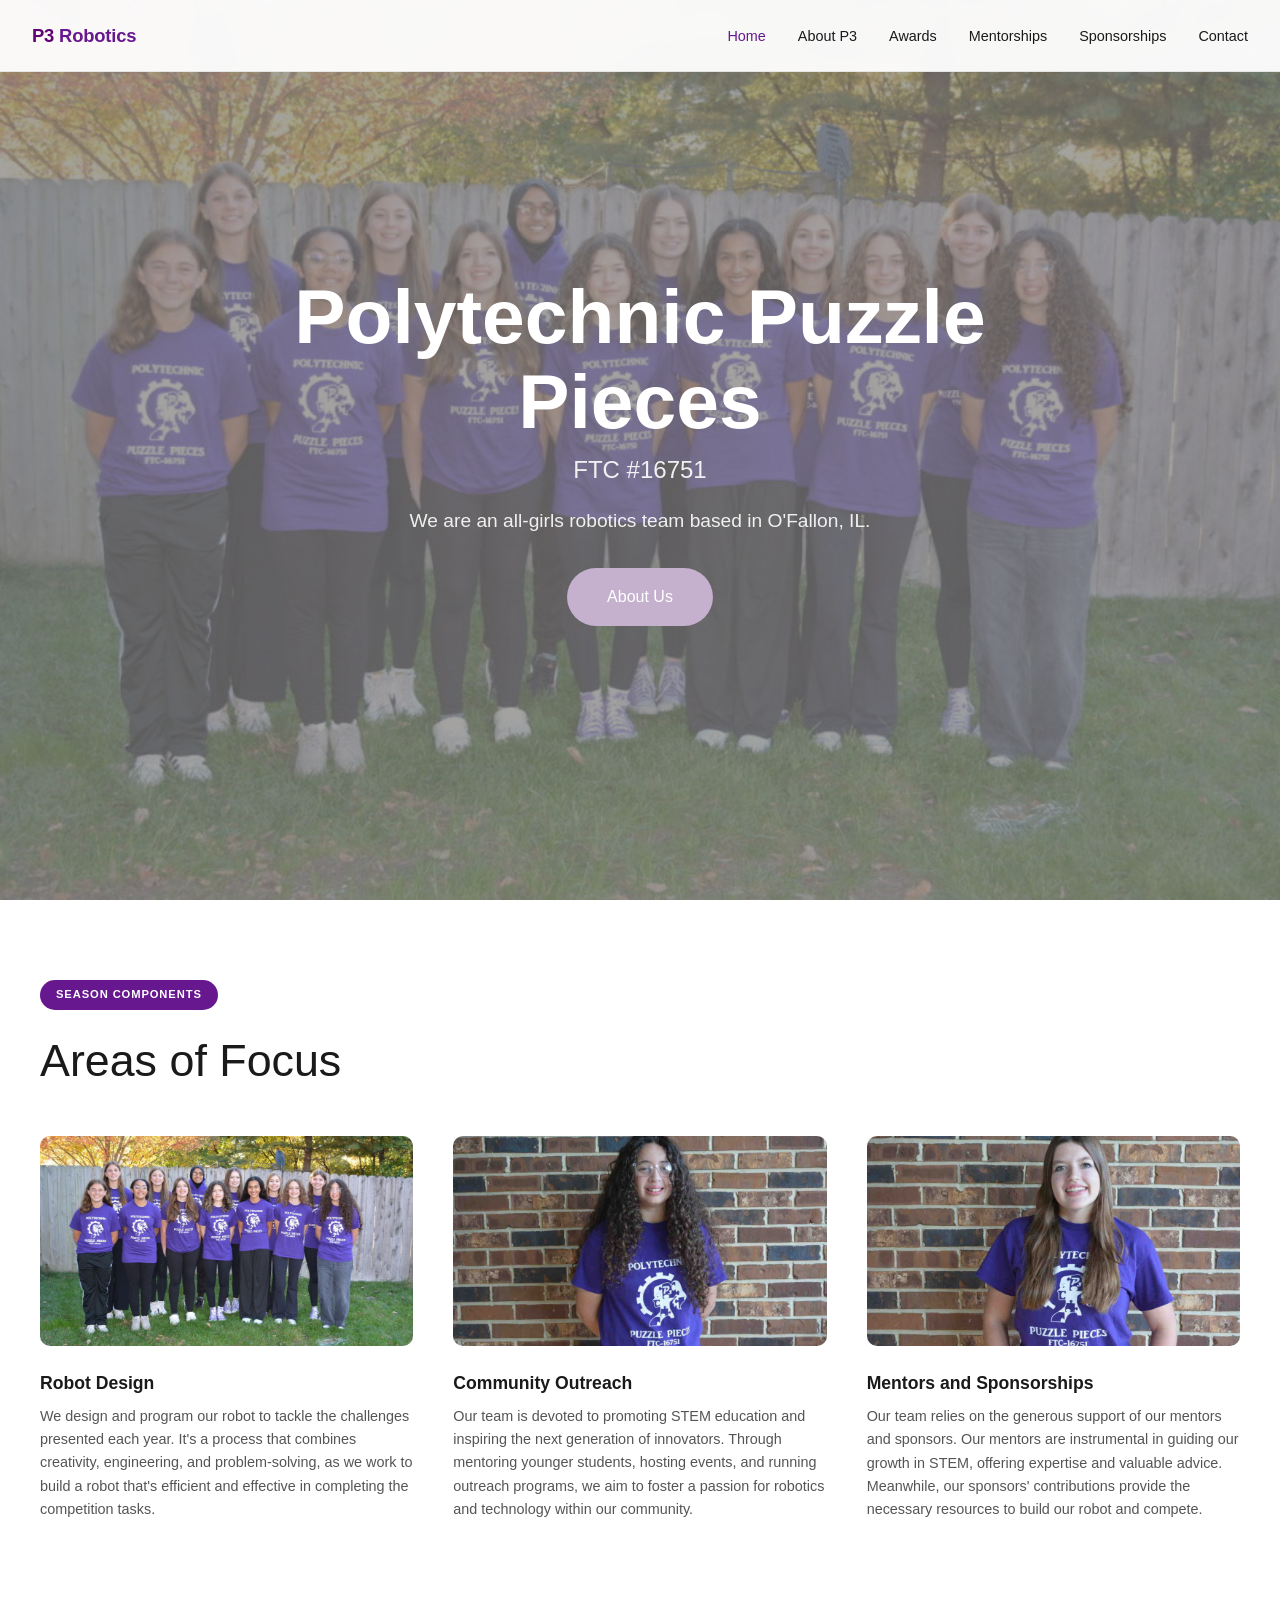
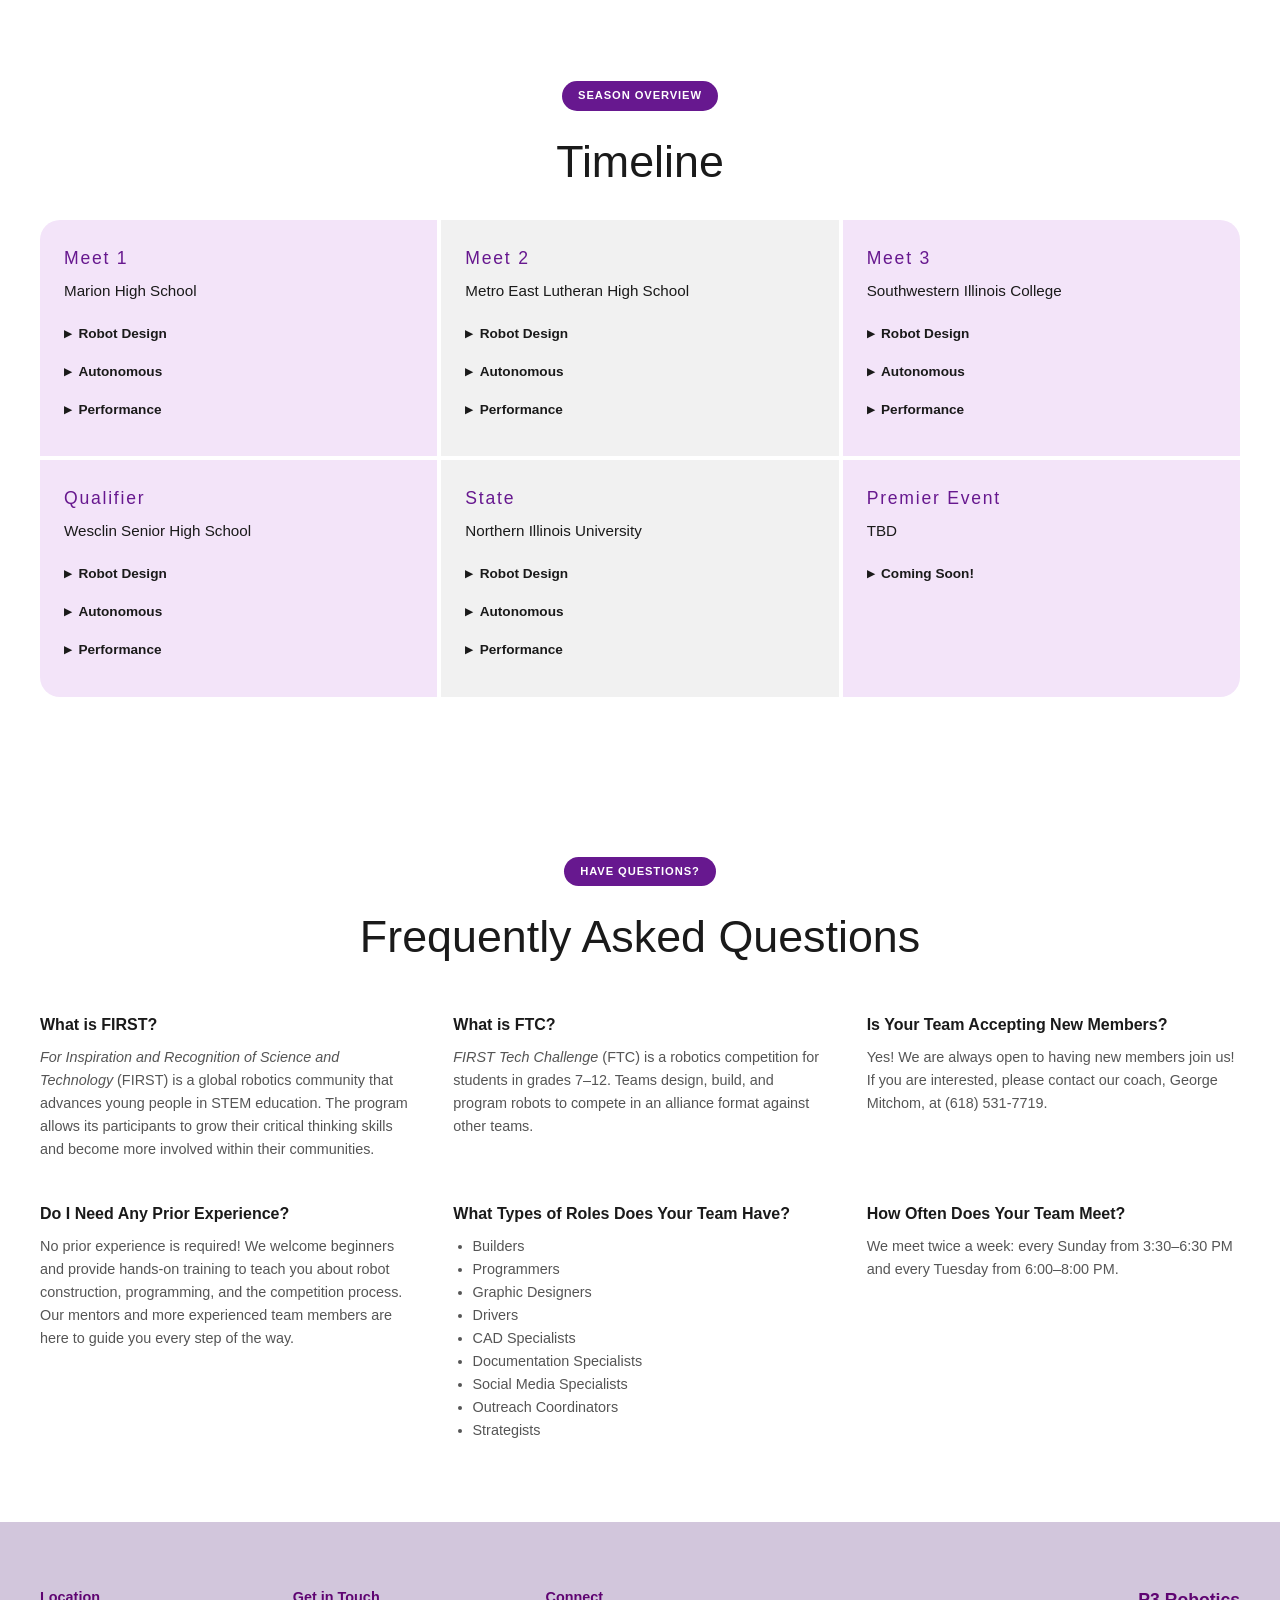
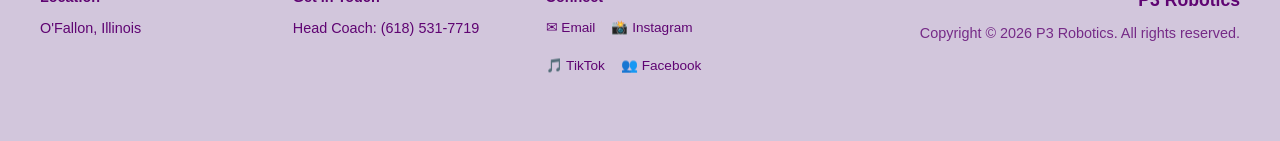
==== index.html @ d6aab846 "Initial commit: P3 Robotics static site" ====
<!DOCTYPE html>
<html lang="en">
<head>
  <meta charset="UTF-8">
  <meta name="viewport" content="width=device-width, initial-scale=1.0">
  <title>P3 Robotics – Polytechnic Puzzle Pieces FTC #16751</title>
  <meta name="description" content="We are an all-girls FTC robotics team based in O'Fallon, IL. FTC Team #16751 – Polytechnic Puzzle Pieces.">
  <link rel="stylesheet" href="css/styles.css">
  <style>
    .fade-in { opacity: 0; transform: translateY(24px); transition: opacity 0.6s ease, transform 0.6s ease; }
    .fade-in.visible { opacity: 1; transform: none; }
    .features-img { width: 100%; aspect-ratio: 16/9; object-fit: cover; border-radius: 10px; margin-bottom: 1rem; }
  </style>
</head>
<body>

<nav>
  <a class="nav-logo" href="index.html">P3 <span>Robotics</span></a>
  <ul class="nav-links">
    <li><a href="index.html">Home</a></li>
    <li><a href="about.html">About P3</a></li>
    <li><a href="awards.html">Awards</a></li>
    <li><a href="mentorships.html">Mentorships</a></li>
    <li><a href="sponsorships.html">Sponsorships</a></li>
    <li><a href="contact.html">Contact</a></li>
  </ul>
  <button class="nav-hamburger" aria-label="Menu">
    <span></span><span></span><span></span>
  </button>
</nav>

<!-- HERO -->
<section class="hero">
  <div class="hero-bg"></div>
  <div class="hero-overlay"></div>
  <div class="hero-content">
    <h1>Polytechnic Puzzle Pieces</h1>
    <h2>FTC #16751</h2>
    <p>We are an all-girls robotics team based in O'Fallon, IL.</p>
    <a href="about.html" class="btn btn-purple">About Us</a>
  </div>
</section>

<!-- AREAS OF FOCUS -->
<section class="bg-white">
  <div class="container">
    <div class="fade-in">
      <span class="section-tag">Season Components</span>
      <h2 class="section-title">Areas of Focus</h2>
    </div>
    <div class="features-row fade-in">
      <div class="feature-item">
        <img src="images/1_1766967297_DSC_0050_1200x800-1024x683.jpg" alt="Robot Design" class="features-img">
        <h3>Robot Design</h3>
        <p>We design and program our robot to tackle the challenges presented each year. It's a process that combines creativity, engineering, and problem-solving, as we work to build a robot that's efficient and effective in completing the competition tasks.</p>
      </div>
      <div class="feature-item">
        <img src="images/3_1766966725_DSC_0038_1200x800-1024x683.jpg" alt="Community Outreach" class="features-img">
        <h3>Community Outreach</h3>
        <p>Our team is devoted to promoting STEM education and inspiring the next generation of innovators. Through mentoring younger students, hosting events, and running outreach programs, we aim to foster a passion for robotics and technology within our community.</p>
      </div>
      <div class="feature-item">
        <img src="images/3_1766966837_DSC_0035_1200x800-1024x683.jpg" alt="Mentors and Sponsorships" class="features-img">
        <h3>Mentors and Sponsorships</h3>
        <p>Our team relies on the generous support of our mentors and sponsors. Our mentors are instrumental in guiding our growth in STEM, offering expertise and valuable advice. Meanwhile, our sponsors' contributions provide the necessary resources to build our robot and compete.</p>
      </div>
    </div>
  </div>
</section>

<!-- TIMELINE -->
<section id="timeline">
  <div class="container">
    <div class="fade-in text-center">
      <span class="section-tag">Season Overview</span>
      <h2 class="section-title">Timeline</h2>
    </div>
    <div class="timeline-grid fade-in">
      <!-- Meet 1 -->
      <div class="timeline-card">
        <div class="timeline-meet">Meet 1</div>
        <div class="timeline-venue">Marion High School</div>
        <details>
          <summary>Robot Design</summary>
          <p>Our robot had a spin-take that could collect the artifacts from the floor. We placed vertically-aligned wheels on the interior to assist the artifacts' movement from the back of our robot to the front where they are shot. We added horizontally-aligned wheels so the balls can be shot at the goals with high velocity. We had a Limelight camera on the front that could read April Tags and change our shooting velocity based on distance from the goal.</p>
        </details>
        <details>
          <summary>Autonomous</summary>
          <p>We had a basic program that allowed us to move away from our starting position and park in the Shooting Zone or our Base Zone. Additionally, we had a program that could score 3 preloaded artifacts into the goal, then park.</p>
        </details>
        <details>
          <summary>Performance</summary>
          <p>We won 3 matches. We lost 2 matches.</p>
        </details>
      </div>
      <!-- Meet 2 -->
      <div class="timeline-card gray">
        <div class="timeline-meet">Meet 2</div>
        <div class="timeline-venue">Metro East Lutheran High School</div>
        <details>
          <summary>Robot Design</summary>
          <p>Our robot design still used a spin-take mechanism. We added a new 3D-printed hooded shooting mechanism on the front to improve shooting accuracy. We also upgraded our spin-take with rubber wheels with longer spikes and added a stopper to prevent the artifacts from leaving the shooter too early.</p>
        </details>
        <details>
          <summary>Autonomous</summary>
          <p>We still had a basic parking program and the 3-artifact shoot program, but we also added the option of collecting and scoring 6 artifacts (the 3 preloads and 3 additional from the first spike mark), then parking.</p>
        </details>
        <details>
          <summary>Performance</summary>
          <p>We won 3 matches. We lost 2 matches. We placed 8th overall.</p>
        </details>
      </div>
      <!-- Meet 3 -->
      <div class="timeline-card">
        <div class="timeline-meet">Meet 3</div>
        <div class="timeline-venue">Southwestern Illinois College</div>
        <details>
          <summary>Robot Design</summary>
          <p>Updates coming after Saturday, January 17th, 2026</p>
        </details>
        <details>
          <summary>Autonomous</summary>
          <p>Updates coming after Saturday, January 17th, 2026</p>
        </details>
        <details>
          <summary>Performance</summary>
          <p>Updates coming after Saturday, January 17th, 2026</p>
        </details>
      </div>
      <!-- Qualifier -->
      <div class="timeline-card">
        <div class="timeline-meet">Qualifier</div>
        <div class="timeline-venue">Wesclin Senior High School</div>
        <details>
          <summary>Robot Design</summary>
          <p>Updates coming after Saturday, February 7th, 2026</p>
        </details>
        <details>
          <summary>Autonomous</summary>
          <p>Updates coming after Saturday, February 7th, 2026</p>
        </details>
        <details>
          <summary>Performance</summary>
          <p>Updates coming after Saturday, February 7th, 2026</p>
        </details>
      </div>
      <!-- State -->
      <div class="timeline-card gray">
        <div class="timeline-meet">State</div>
        <div class="timeline-venue">Northern Illinois University</div>
        <details>
          <summary>Robot Design</summary>
          <p>Updates coming if we advance to State</p>
        </details>
        <details>
          <summary>Autonomous</summary>
          <p>Updates coming if we advance to State</p>
        </details>
        <details>
          <summary>Performance</summary>
          <p>Updates coming if we advance to state</p>
        </details>
      </div>
      <!-- Premier Event -->
      <div class="timeline-card">
        <div class="timeline-meet">Premier Event</div>
        <div class="timeline-venue">TBD</div>
        <details>
          <summary>Coming Soon!</summary>
          <p>Updates coming if we advance to State</p>
        </details>
      </div>
    </div>
  </div>
</section>

<!-- FAQ -->
<section id="faq" class="bg-white">
  <div class="container">
    <div class="fade-in text-center">
      <span class="section-tag">Have Questions?</span>
      <h2 class="section-title">Frequently Asked Questions</h2>
    </div>
    <div class="faq-grid fade-in">
      <div class="faq-item">
        <h3>What is FIRST?</h3>
        <p><em>For Inspiration and Recognition of Science and Technology</em> (FIRST) is a global robotics community that advances young people in STEM education. The program allows its participants to grow their critical thinking skills and become more involved within their communities.</p>
      </div>
      <div class="faq-item">
        <h3>What is FTC?</h3>
        <p><em>FIRST Tech Challenge</em> (FTC) is a robotics competition for students in grades 7–12. Teams design, build, and program robots to compete in an alliance format against other teams.</p>
      </div>
      <div class="faq-item">
        <h3>Is Your Team Accepting New Members?</h3>
        <p>Yes! We are always open to having new members join us! If you are interested, please contact our coach, George Mitchom, at (618) 531-7719.</p>
      </div>
      <div class="faq-item">
        <h3>Do I Need Any Prior Experience?</h3>
        <p>No prior experience is required! We welcome beginners and provide hands-on training to teach you about robot construction, programming, and the competition process. Our mentors and more experienced team members are here to guide you every step of the way.</p>
      </div>
      <div class="faq-item">
        <h3>What Types of Roles Does Your Team Have?</h3>
        <ul>
          <li>Builders</li>
          <li>Programmers</li>
          <li>Graphic Designers</li>
          <li>Drivers</li>
          <li>CAD Specialists</li>
          <li>Documentation Specialists</li>
          <li>Social Media Specialists</li>
          <li>Outreach Coordinators</li>
          <li>Strategists</li>
        </ul>
      </div>
      <div class="faq-item">
        <h3>How Often Does Your Team Meet?</h3>
        <p>We meet twice a week: every Sunday from 3:30–6:30 PM and every Tuesday from 6:00–8:00 PM.</p>
      </div>
    </div>
  </div>
</section>

<!-- FOOTER -->
<footer>
  <div class="footer-inner">
    <div class="footer-col">
      <h4>Location</h4>
      <p>O'Fallon, Illinois</p>
    </div>
    <div class="footer-col">
      <h4>Get in Touch</h4>
      <p>Head Coach: (618) 531-7719</p>
    </div>
    <div class="footer-col">
      <h4>Connect</h4>
      <div class="social-links">
        <a href="mailto:polytechnicpuzzlepieces@gmail.com">✉ Email</a>
        <a href="https://www.instagram.com/polytechnicpuzzlepieces" target="_blank" rel="noopener">📸 Instagram</a>
        <a href="https://www.tiktok.com/@ftc16751" target="_blank" rel="noopener">🎵 TikTok</a>
        <a href="https://www.facebook.com/share/14a7jFLZGd/" target="_blank" rel="noopener">👥 Facebook</a>
      </div>
    </div>
    <div class="footer-col footer-right">
      <div class="footer-brand">P3 Robotics</div>
      <p class="footer-copy">Copyright © 2026 P3 Robotics. All rights reserved.</p>
    </div>
  </div>
</footer>

<script src="js/main.js"></script>
</body>
</html>
---- css/styles.css ----
:root {
  --purple-dark: #5f0472;
  --purple-primary: #67188f;
  --purple-mid: #c5b0cd;
  --purple-light: #d2c6dc;
  --purple-pale: #f3e4f9;
  --gray-light: #f7f7f7;
  --gray-bg: #f1f1f1;
  --text-dark: #1a1a1a;
  --text-faded: #555;
  --white: #ffffff;
  --nav-height: 72px;
}

* { box-sizing: border-box; margin: 0; padding: 0; }

html { scroll-behavior: smooth; }

body {
  font-family: -apple-system, BlinkMacSystemFont, "Segoe UI", Roboto, sans-serif;
  color: var(--text-dark);
  line-height: 1.6;
}

/* ── NAV ── */
nav {
  position: fixed;
  top: 0; left: 0; right: 0;
  height: var(--nav-height);
  background: rgba(255,255,255,0.95);
  backdrop-filter: blur(8px);
  display: flex;
  align-items: center;
  justify-content: space-between;
  padding: 0 2rem;
  z-index: 100;
  border-bottom: 1px solid rgba(0,0,0,0.08);
}

.nav-logo {
  font-size: 1.15rem;
  font-weight: 700;
  color: var(--purple-dark);
  text-decoration: none;
  letter-spacing: -0.01em;
}

.nav-logo span { color: var(--purple-primary); }

.nav-links {
  display: flex;
  gap: 2rem;
  list-style: none;
}

.nav-links a {
  text-decoration: none;
  color: var(--text-dark);
  font-size: 0.9rem;
  font-weight: 500;
  transition: color 0.2s;
}

.nav-links a:hover,
.nav-links a.active { color: var(--purple-primary); }

.nav-hamburger {
  display: none;
  flex-direction: column;
  gap: 5px;
  cursor: pointer;
  background: none;
  border: none;
  padding: 4px;
}

.nav-hamburger span {
  display: block;
  width: 24px;
  height: 2px;
  background: var(--text-dark);
  transition: all 0.3s;
}

/* ── HERO ── */
.hero {
  min-height: 100vh;
  position: relative;
  display: flex;
  align-items: center;
  justify-content: center;
  overflow: hidden;
}

.hero-bg {
  position: absolute;
  inset: 0;
  background-size: cover;
  background-position: center;
  background-image: url('../images/1_1766967297_DSC_0050_1200x800-1024x683.jpg');
}

.hero-overlay {
  position: absolute;
  inset: 0;
  background: rgba(127, 125, 123, 0.7);
}

.hero-content {
  position: relative;
  z-index: 1;
  text-align: center;
  color: white;
  padding: 2rem;
  max-width: 800px;
}

.hero-content h1 {
  font-size: clamp(2.5rem, 6vw, 5rem);
  font-weight: 700;
  line-height: 1.1;
  margin-bottom: 0.5rem;
}

.hero-content h2 {
  font-size: 1.5rem;
  font-weight: 400;
  margin-bottom: 1rem;
  opacity: 0.9;
}

.hero-content p {
  font-size: 1.2rem;
  margin-bottom: 2rem;
  opacity: 0.9;
}

/* ── BUTTONS ── */
.btn {
  display: inline-block;
  padding: 16px 40px;
  border-radius: 100px;
  font-weight: 500;
  font-size: 1rem;
  text-decoration: none;
  transition: opacity 0.2s, transform 0.2s;
  cursor: pointer;
  border: none;
}

.btn:hover { opacity: 0.85; transform: translateY(-1px); }

.btn-purple { background: var(--purple-mid); color: white; }
.btn-dark { background: var(--purple-dark); color: white; }
.btn-outline {
  background: transparent;
  border: 2px solid var(--purple-dark);
  color: var(--purple-dark);
}

/* ── SECTIONS ── */
section { padding: 5rem 2rem; }

.container {
  max-width: 1200px;
  margin: 0 auto;
}

.section-tag {
  display: inline-block;
  background: var(--purple-primary);
  color: white;
  font-size: 0.7rem;
  font-weight: 600;
  text-transform: uppercase;
  letter-spacing: 0.08em;
  padding: 6px 16px;
  border-radius: 100px;
  margin-bottom: 1.5rem;
}

.section-title {
  font-size: clamp(1.8rem, 4vw, 2.8rem);
  font-weight: 500;
  color: var(--text-dark);
  margin-bottom: 1rem;
  line-height: 1.2;
}

.section-subtitle {
  font-size: 1.05rem;
  color: var(--text-faded);
  max-width: 600px;
  margin: 0 auto 3rem;
}

.text-center { text-align: center; }

/* ── CARDS GRID ── */
.cards-grid {
  display: grid;
  grid-template-columns: repeat(auto-fit, minmax(280px, 1fr));
  gap: 1.5rem;
}

.card {
  background: var(--purple-pale);
  border-radius: 16px;
  padding: 2rem;
  transition: transform 0.2s;
}

.card:hover { transform: translateY(-3px); }

.card-gray { background: var(--gray-light); }

.card img {
  width: 100%;
  aspect-ratio: 4/3;
  object-fit: cover;
  border-radius: 8px;
  margin-bottom: 1.2rem;
}

.card-name {
  font-size: 1.2rem;
  font-weight: 700;
  color: var(--purple-primary);
  margin-bottom: 0.25rem;
}

.card-role {
  font-size: 0.9rem;
  font-weight: 500;
  color: var(--text-dark);
  margin-bottom: 0.5rem;
}

.card-bio {
  font-size: 0.875rem;
  color: var(--text-faded);
}

/* ── FEATURES ROW ── */
.features-row {
  display: grid;
  grid-template-columns: repeat(auto-fit, minmax(240px, 1fr));
  gap: 2.5rem;
  margin-top: 3rem;
}

.feature-item h3 {
  font-size: 1.1rem;
  font-weight: 600;
  margin-bottom: 0.5rem;
}

.feature-item p { font-size: 0.9rem; color: var(--text-faded); }

.feature-item img {
  width: 100%;
  aspect-ratio: 16/9;
  object-fit: cover;
  border-radius: 10px;
  margin-bottom: 1rem;
}

/* ── TIMELINE ── */
.timeline-grid {
  display: grid;
  grid-template-columns: repeat(3, 1fr);
  gap: 4px;
  margin-top: 2rem;
}

.timeline-card {
  background: var(--purple-pale);
  padding: 1.5rem;
}

.timeline-card.gray { background: var(--gray-bg); }

.timeline-card:first-child { border-radius: 20px 0 0 0; }
.timeline-card:nth-child(3) { border-radius: 0 20px 0 0; }
.timeline-card:nth-child(4) { border-radius: 0 0 0 20px; }
.timeline-card:last-child { border-radius: 0 0 20px 0; }

.timeline-meet {
  font-size: 1.1rem;
  font-weight: 300;
  letter-spacing: 0.1em;
  color: var(--purple-primary);
  margin-bottom: 0.4rem;
}

.timeline-venue {
  font-size: 0.95rem;
  font-weight: 500;
  margin-bottom: 1rem;
}

.timeline-card details {
  margin-bottom: 0.5rem;
}

.timeline-card summary {
  font-size: 0.85rem;
  font-weight: 600;
  cursor: pointer;
  padding: 4px 0;
  color: var(--text-dark);
  list-style: none;
  display: flex;
  align-items: center;
  gap: 0.4rem;
}

.timeline-card summary::before {
  content: '▶';
  font-size: 0.6rem;
  transition: transform 0.2s;
}

.timeline-card details[open] summary::before { transform: rotate(90deg); }

.timeline-card details p {
  font-size: 0.82rem;
  color: var(--text-faded);
  margin-top: 0.4rem;
  padding-left: 1rem;
  line-height: 1.5;
}

/* ── FAQ ── */
.faq-grid {
  display: grid;
  grid-template-columns: repeat(auto-fit, minmax(280px, 1fr));
  gap: 2.5rem;
  margin-top: 3rem;
}

.faq-item h3 {
  font-size: 1rem;
  font-weight: 600;
  margin-bottom: 0.5rem;
}

.faq-item p, .faq-item ul {
  font-size: 0.9rem;
  color: var(--text-faded);
}

.faq-item ul { padding-left: 1.2rem; }

/* ── FOOTER ── */
footer {
  background: var(--purple-light);
  padding: 4rem 2rem;
}

.footer-inner {
  max-width: 1200px;
  margin: 0 auto;
  display: grid;
  grid-template-columns: 1fr 1fr 1fr 2fr;
  gap: 2rem;
  align-items: start;
}

.footer-col h4 {
  font-size: 0.9rem;
  font-weight: 600;
  color: var(--purple-dark);
  margin-bottom: 0.5rem;
}

.footer-col p, .footer-col a {
  font-size: 0.9rem;
  color: var(--purple-dark);
  text-decoration: none;
}

.social-links {
  display: flex;
  gap: 1rem;
  flex-wrap: wrap;
  margin-top: 0.5rem;
}

.social-links a {
  color: var(--purple-dark);
  font-size: 0.85rem;
  text-decoration: none;
  display: flex;
  align-items: center;
  gap: 4px;
  transition: opacity 0.2s;
}

.social-links a:hover { opacity: 0.7; }

.footer-right {
  text-align: right;
}

.footer-brand {
  font-size: 1.1rem;
  font-weight: 700;
  color: var(--purple-dark);
  margin-bottom: 0.5rem;
}

.footer-copy {
  font-size: 0.8rem;
  color: var(--purple-dark);
  opacity: 0.8;
}

/* ── PAGE HERO (non-home) ── */
.page-hero {
  background: var(--purple-primary);
  color: white;
  text-align: center;
  padding: 7rem 2rem 4rem;
}

.page-hero h1 {
  font-size: clamp(2rem, 5vw, 3.5rem);
  font-weight: 700;
  margin-bottom: 0.75rem;
}

.page-hero p {
  font-size: 1.1rem;
  opacity: 0.85;
  max-width: 560px;
  margin: 0 auto;
}

/* ── ABOUT TEAM SECTION ── */
.team-grid {
  display: grid;
  grid-template-columns: repeat(auto-fit, minmax(260px, 1fr));
  gap: 1.5rem;
}

/* ── AWARDS ── */
.awards-grid {
  display: grid;
  grid-template-columns: repeat(auto-fill, minmax(220px, 1fr));
  gap: 1.5rem;
}

.award-card {
  background: var(--purple-pale);
  border-radius: 12px;
  padding: 1.5rem;
}

.award-card.gray { background: var(--gray-light); }

.award-name {
  font-size: 0.95rem;
  font-weight: 600;
  margin-bottom: 0.4rem;
  line-height: 1.3;
}

.award-event {
  font-size: 0.8rem;
  color: var(--text-faded);
}

.award-season {
  font-size: 0.9rem;
  font-weight: 700;
  color: var(--purple-primary);
  margin: 2rem 0 1rem;
}

/* ── CONTACT ── */
.contact-form-wrap {
  background: white;
  border-radius: 20px;
  padding: 2.5rem;
  box-shadow: 0 4px 24px rgba(0,0,0,0.08);
  max-width: 700px;
  margin: 2rem auto 0;
}

.form-group { margin-bottom: 1.5rem; }

.form-group label {
  display: block;
  font-size: 0.875rem;
  font-weight: 500;
  margin-bottom: 0.4rem;
  color: var(--text-dark);
}

.form-group input,
.form-group textarea,
.form-group select {
  width: 100%;
  padding: 12px 16px;
  border: 1px solid rgba(0,0,0,0.15);
  border-radius: 10px;
  font-size: 0.95rem;
  font-family: inherit;
  color: var(--text-dark);
  transition: border-color 0.2s;
  outline: none;
}

.form-group input:focus,
.form-group textarea:focus {
  border-color: var(--purple-primary);
  box-shadow: 0 0 0 3px rgba(103, 24, 143, 0.1);
}

.form-group textarea { resize: vertical; min-height: 120px; }

.form-success {
  display: none;
  background: #e8f5e9;
  color: #2e7d32;
  border-radius: 10px;
  padding: 1rem 1.5rem;
  margin-top: 1rem;
  font-weight: 500;
}

/* ── MENTORSHIP PAGE ── */
.split-section {
  display: grid;
  grid-template-columns: 1fr 1fr;
  gap: 0;
  align-items: center;
}

.split-section .split-text {
  padding: 4rem;
}

.split-section .split-img img {
  width: 100%;
  height: 100%;
  object-fit: cover;
  display: block;
}

.split-section.reverse .split-text { order: 2; }
.split-section.reverse .split-img { order: 1; }

.rounded-tr { border-radius: 0 200px 0 0; }
.rounded-tl { border-radius: 200px 0 0 0; }
.rounded-br { border-radius: 0 0 200px 0; }

/* ── SPONSORSHIP TIERS ── */
.tier-card {
  border: 2px solid var(--purple-pale);
  border-radius: 16px;
  padding: 2rem;
  text-align: center;
}

.tier-card.featured {
  border-color: var(--purple-primary);
  background: var(--purple-pale);
}

.tier-name {
  font-size: 1.3rem;
  font-weight: 700;
  color: var(--purple-primary);
  margin-bottom: 1.5rem;
}

.tier-benefits {
  list-style: none;
  text-align: left;
  font-size: 0.9rem;
  color: var(--text-faded);
}

.tier-benefits li {
  padding: 0.4rem 0;
  display: flex;
  gap: 0.5rem;
  align-items: flex-start;
}

.tier-benefits li::before {
  content: '✓';
  color: var(--purple-primary);
  font-weight: 700;
  flex-shrink: 0;
}

.sponsors-grid {
  display: grid;
  grid-template-columns: repeat(auto-fill, minmax(160px, 1fr));
  gap: 1.5rem;
  margin-top: 2rem;
}

.sponsor-card {
  background: var(--gray-light);
  border-radius: 12px;
  overflow: hidden;
  text-align: center;
  border: 1px solid rgba(0,0,0,0.06);
  display: flex;
  flex-direction: column;
}

.sponsor-card img {
  width: 100%;
  aspect-ratio: 4/3;
  object-fit: cover;
  display: block;
}

.sponsor-card span {
  display: block;
  padding: 0.75rem;
  font-weight: 600;
  font-size: 0.82rem;
  color: var(--text-dark);
}

/* ── UTILITIES ── */
.bg-white { background: white; }
.bg-pale { background: var(--purple-pale); }
.bg-gray { background: var(--gray-light); }

/* ── RESPONSIVE ── */
@media (max-width: 900px) {
  .timeline-grid {
    grid-template-columns: 1fr 1fr;
  }

  .split-section {
    grid-template-columns: 1fr;
  }
  .split-section .split-text { padding: 2.5rem 1.5rem; }
  .split-section.reverse .split-text { order: 1; }
  .split-section.reverse .split-img { order: 2; }

  .footer-inner {
    grid-template-columns: 1fr 1fr;
  }

  .footer-right { text-align: left; }
}

@media (max-width: 640px) {
  .nav-links {
    display: none;
    position: absolute;
    top: var(--nav-height);
    left: 0; right: 0;
    background: white;
    flex-direction: column;
    padding: 1.5rem 2rem;
    gap: 1.25rem;
    border-bottom: 1px solid rgba(0,0,0,0.08);
    box-shadow: 0 8px 24px rgba(0,0,0,0.06);
  }

  .nav-links.open { display: flex; }

  .nav-hamburger { display: flex; }

  .timeline-grid {
    grid-template-columns: 1fr;
  }

  .timeline-card:first-child { border-radius: 16px 16px 0 0; }
  .timeline-card:nth-child(3) { border-radius: 0; }
  .timeline-card:nth-child(4) { border-radius: 0; }
  .timeline-card:last-child { border-radius: 0 0 16px 16px; }

  .footer-inner {
    grid-template-columns: 1fr;
  }

  section { padding: 3.5rem 1.25rem; }

  .split-section .split-img { display: none; }
}
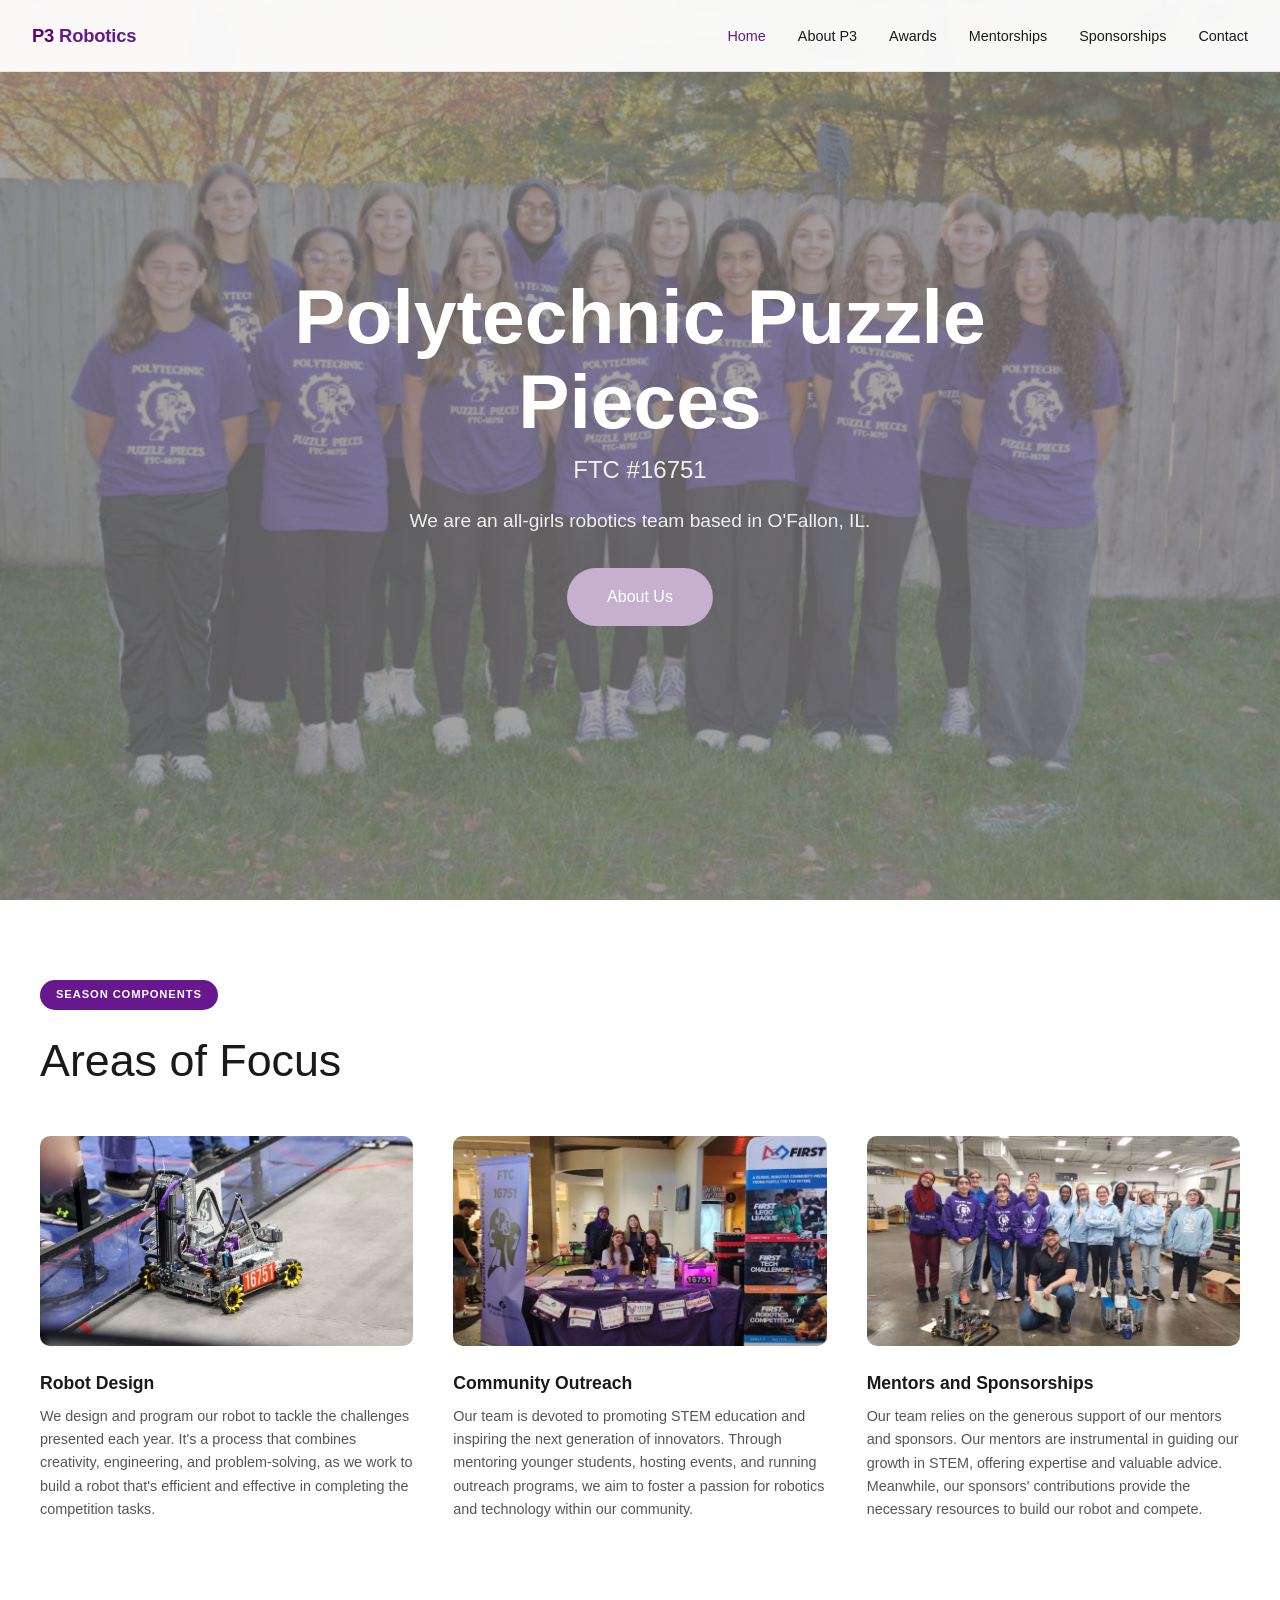
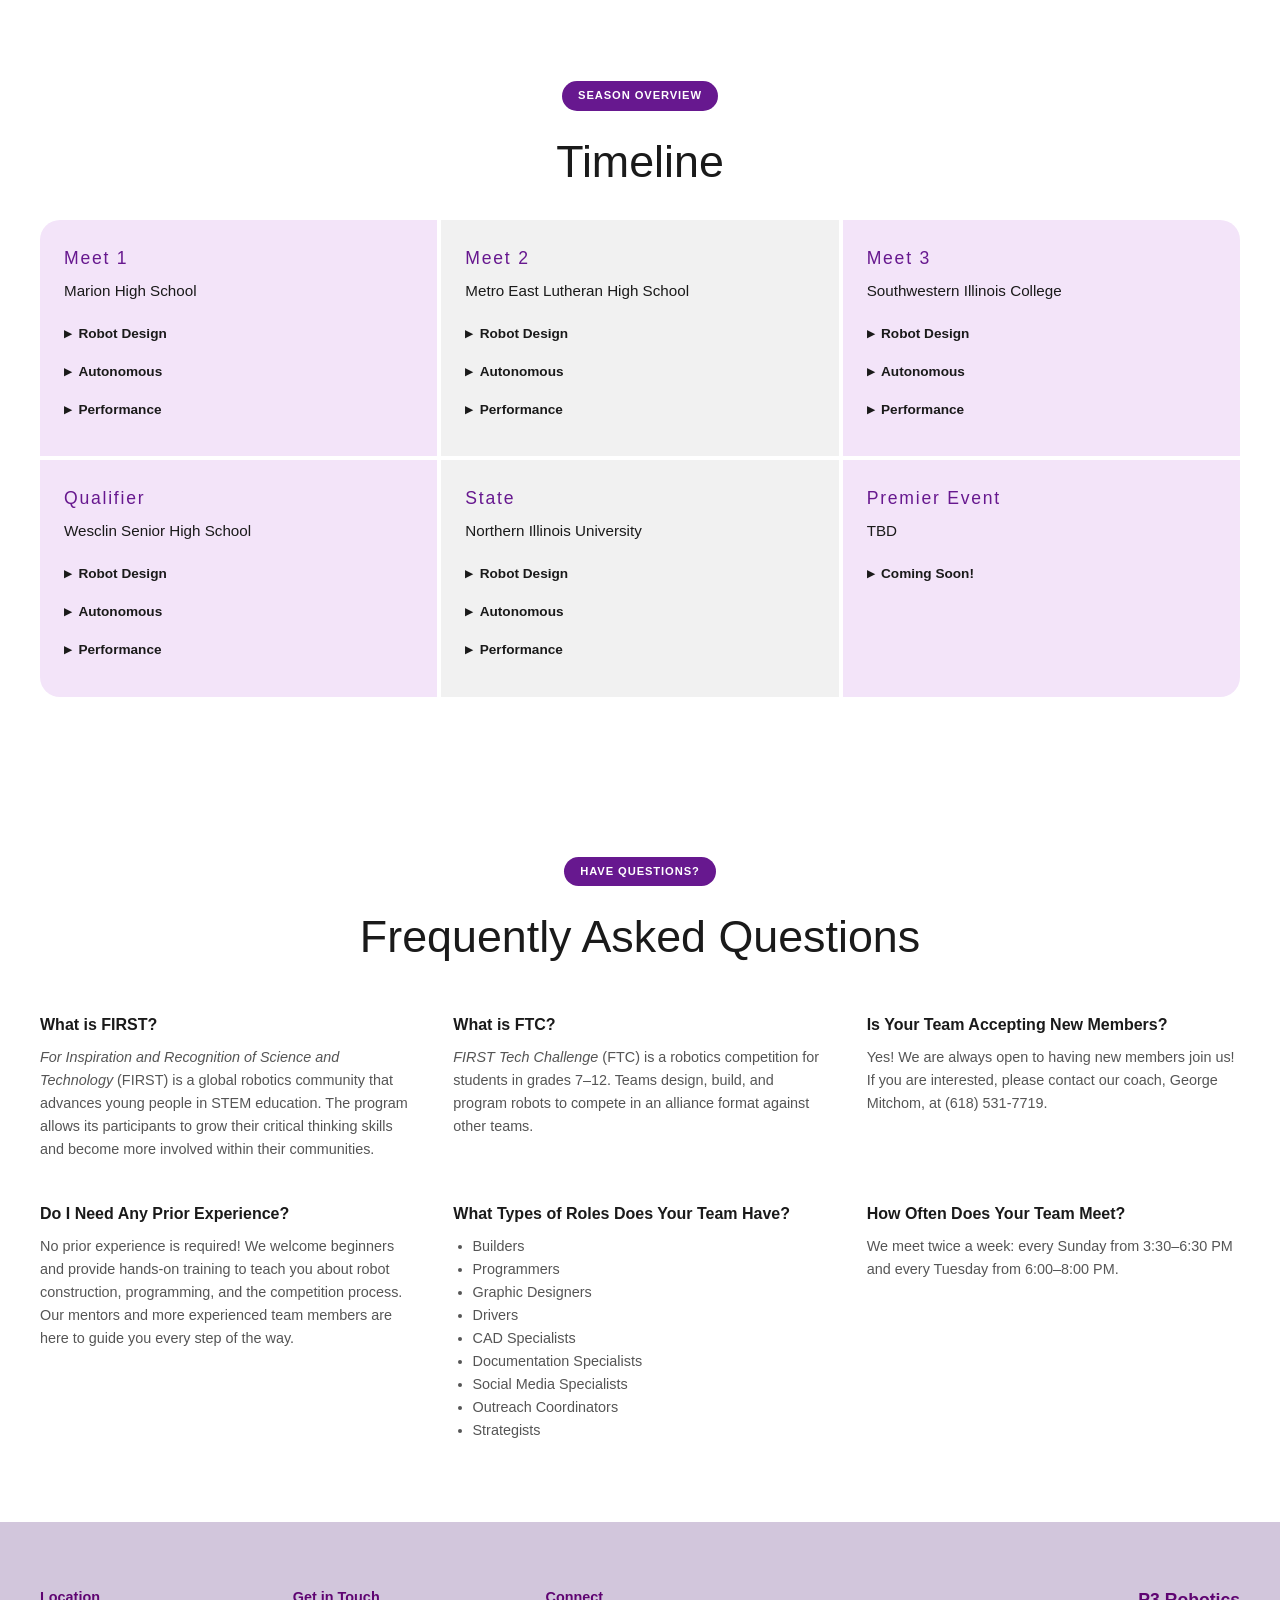
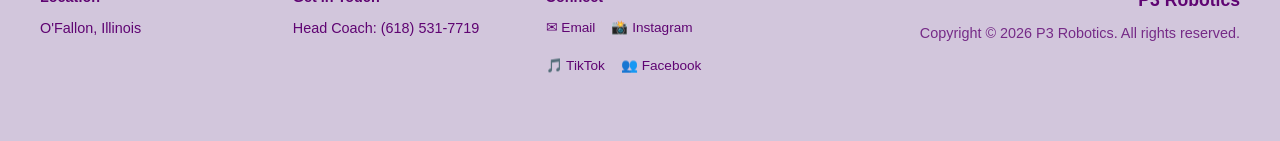
==== commit a3020007: "Replace Areas of Focus images with new photos on home page Co-Authored-By: Claude Sonnet 4.6 <norepl" ====
--- a/index.html
+++ b/index.html
@@ -50,17 +50,17 @@
     </div>
     <div class="features-row fade-in">
       <div class="feature-item">
-        <img src="images/1_1766967297_DSC_0050_1200x800-1024x683.jpg" alt="Robot Design" class="features-img">
+        <img src="images/5M9A9122-min-edited-1-768x369Robot Design.jpg" alt="Robot Design" class="features-img">
         <h3>Robot Design</h3>
         <p>We design and program our robot to tackle the challenges presented each year. It's a process that combines creativity, engineering, and problem-solving, as we work to build a robot that's efficient and effective in completing the competition tasks.</p>
       </div>
       <div class="feature-item">
-        <img src="images/3_1766966725_DSC_0038_1200x800-1024x683.jpg" alt="Community Outreach" class="features-img">
+        <img src="images/20240607_175105-768x576Community Outreach.jpg" alt="Community Outreach" class="features-img">
         <h3>Community Outreach</h3>
         <p>Our team is devoted to promoting STEM education and inspiring the next generation of innovators. Through mentoring younger students, hosting events, and running outreach programs, we aim to foster a passion for robotics and technology within our community.</p>
       </div>
       <div class="feature-item">
-        <img src="images/3_1766966837_DSC_0035_1200x800-1024x683.jpg" alt="Mentors and Sponsorships" class="features-img">
+        <img src="images/20241105_144559-768x576Mentors and Sponsorships.jpg" alt="Mentors and Sponsorships" class="features-img">
         <h3>Mentors and Sponsorships</h3>
         <p>Our team relies on the generous support of our mentors and sponsors. Our mentors are instrumental in guiding our growth in STEM, offering expertise and valuable advice. Meanwhile, our sponsors' contributions provide the necessary resources to build our robot and compete.</p>
       </div>
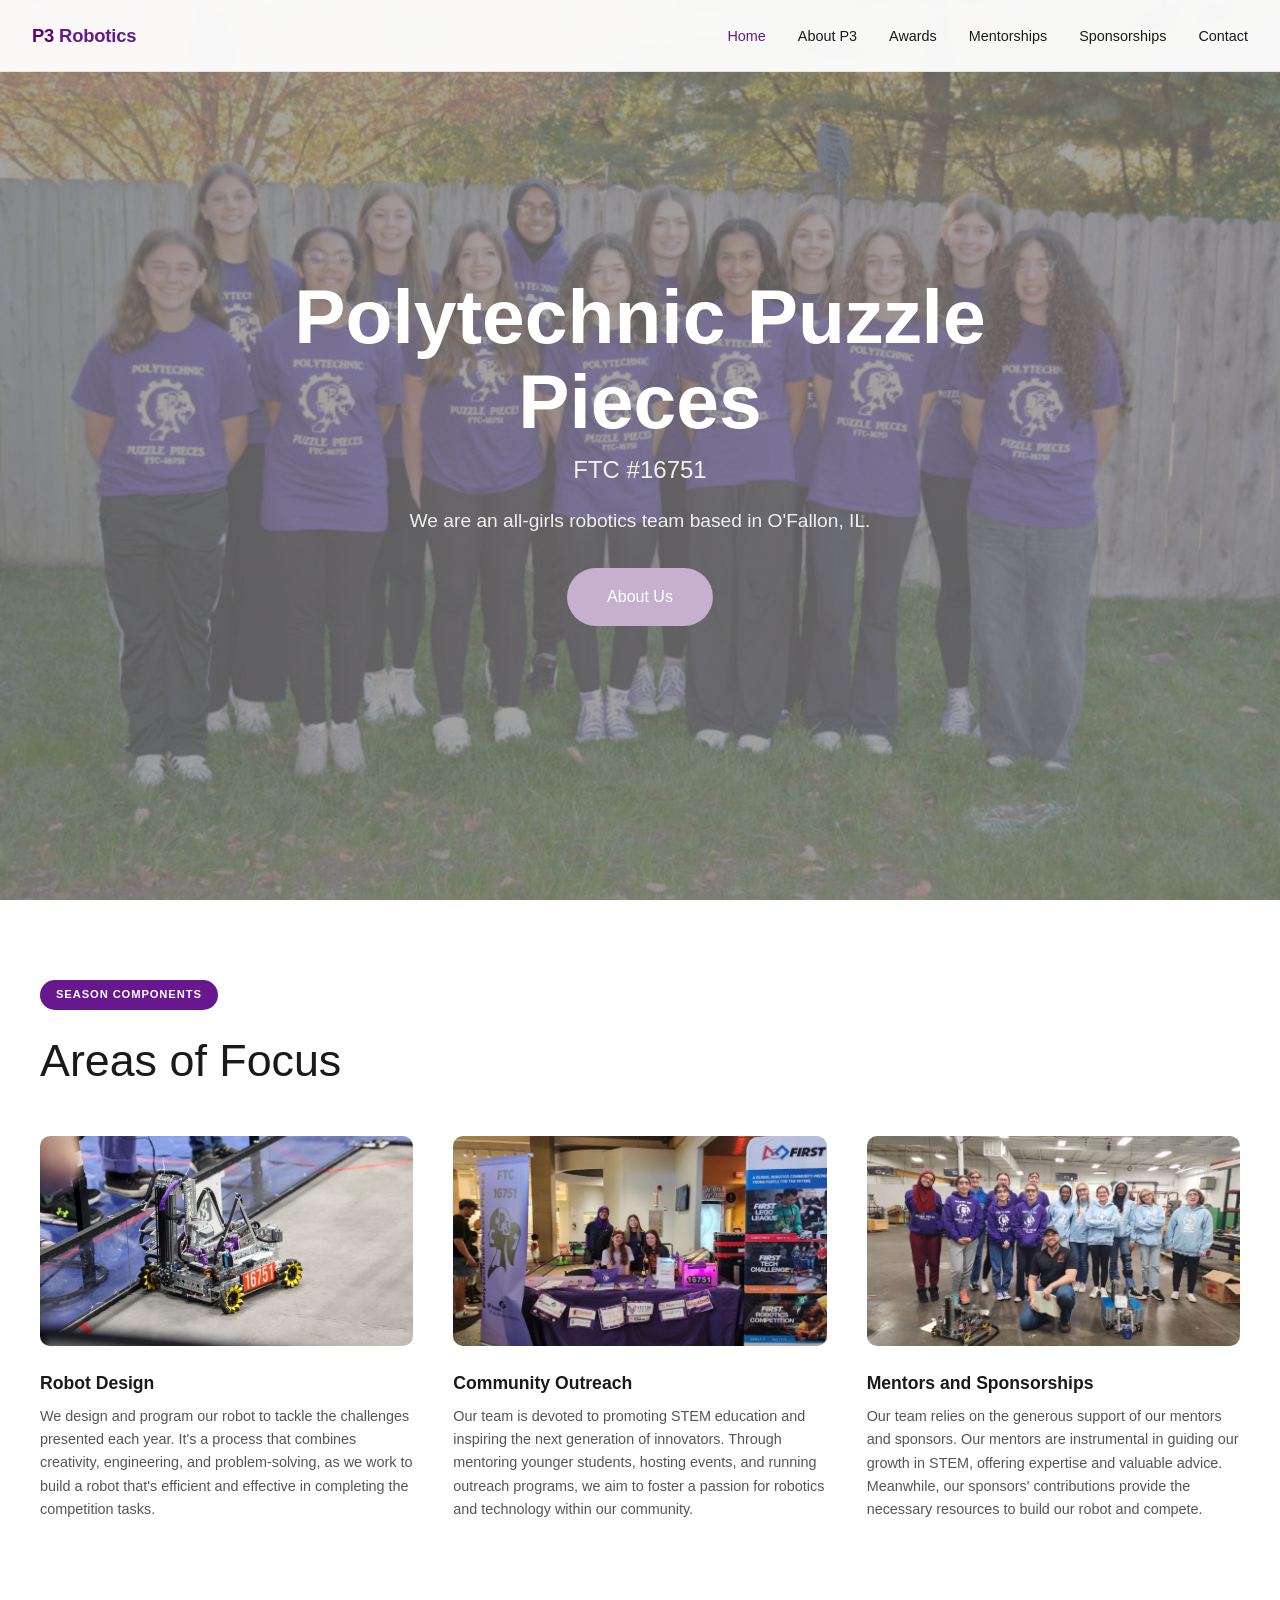
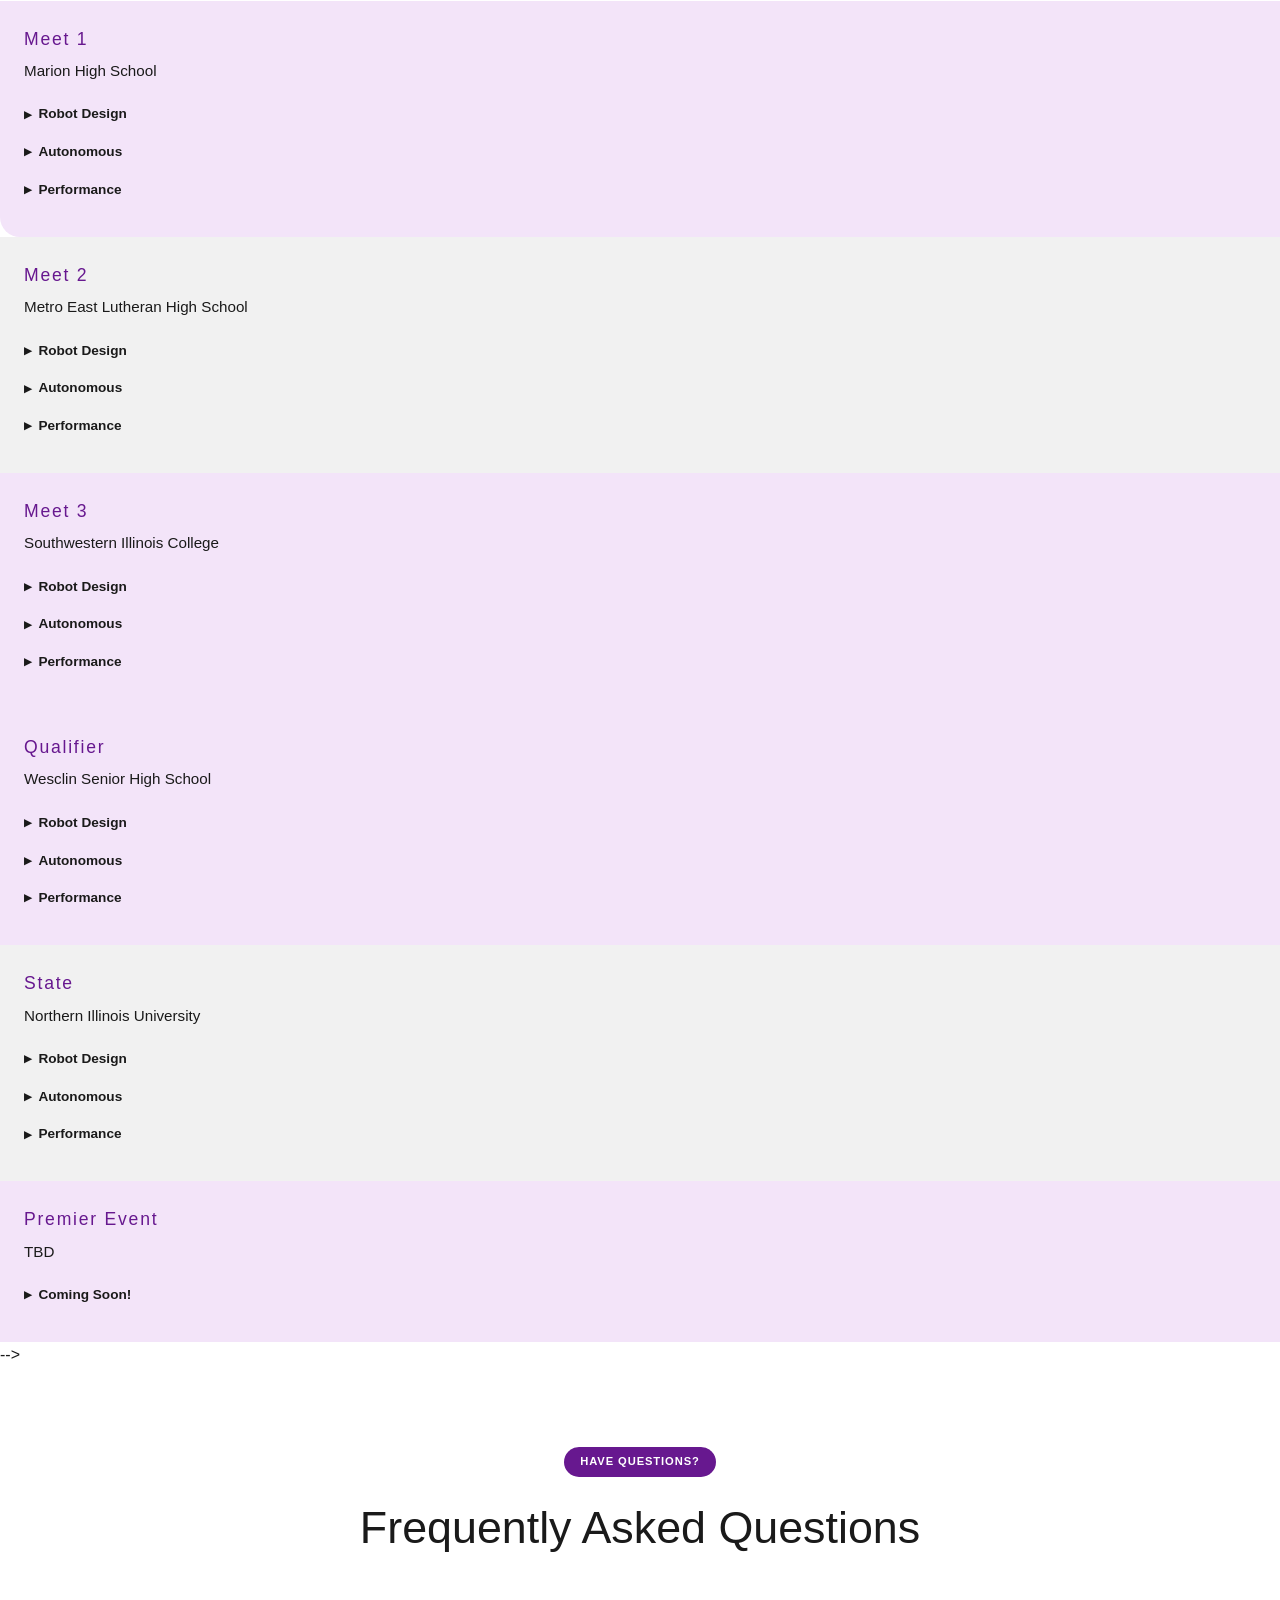
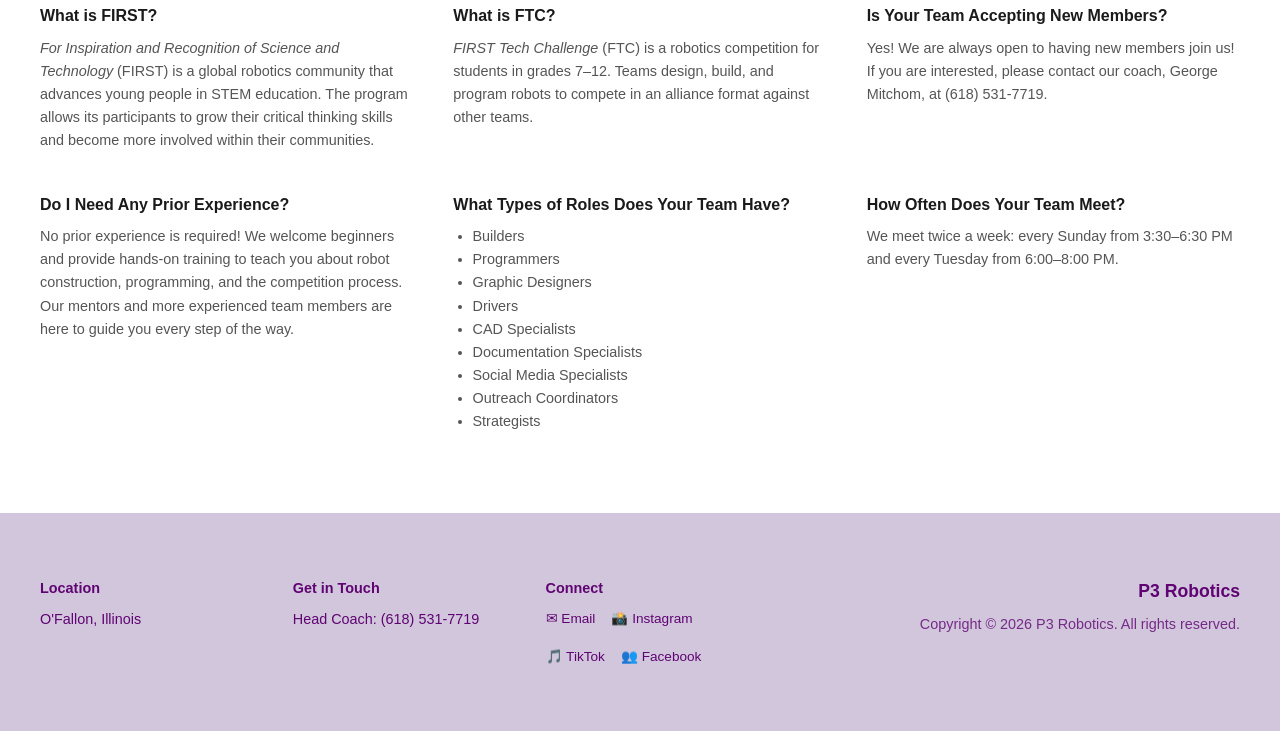
==== commit 3aba7e37: "Hide Season Overview section (commented out, not deleted) Co-Authored-By: Claude Sonnet 4.6 <noreply" ====
--- a/index.html
+++ b/index.html
@@ -69,6 +69,7 @@
 </section>
 
 <!-- TIMELINE -->
+<!-- SEASON OVERVIEW HIDDEN — uncomment to restore
 <section id="timeline">
   <div class="container">
     <div class="fade-in text-center">
@@ -173,6 +174,7 @@
     </div>
   </div>
 </section>
+-->
 
 <!-- FAQ -->
 <section id="faq" class="bg-white">
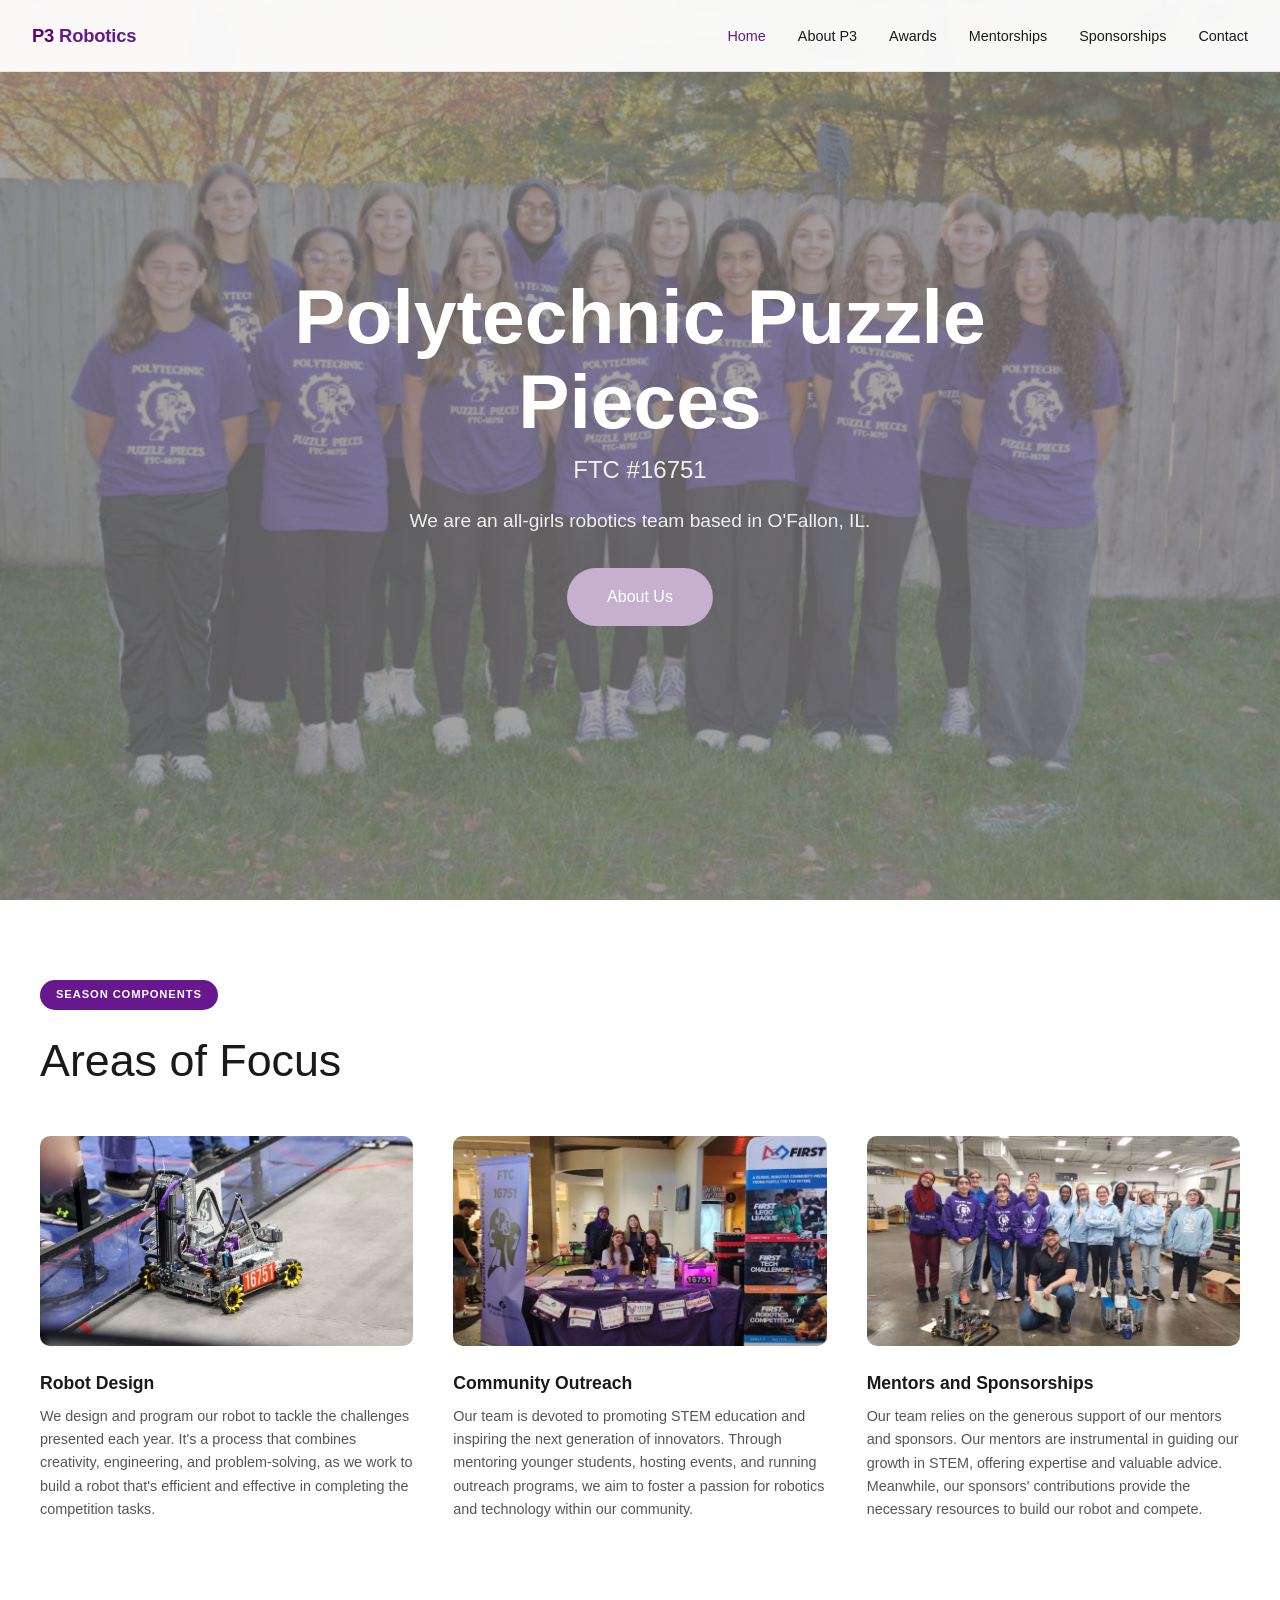
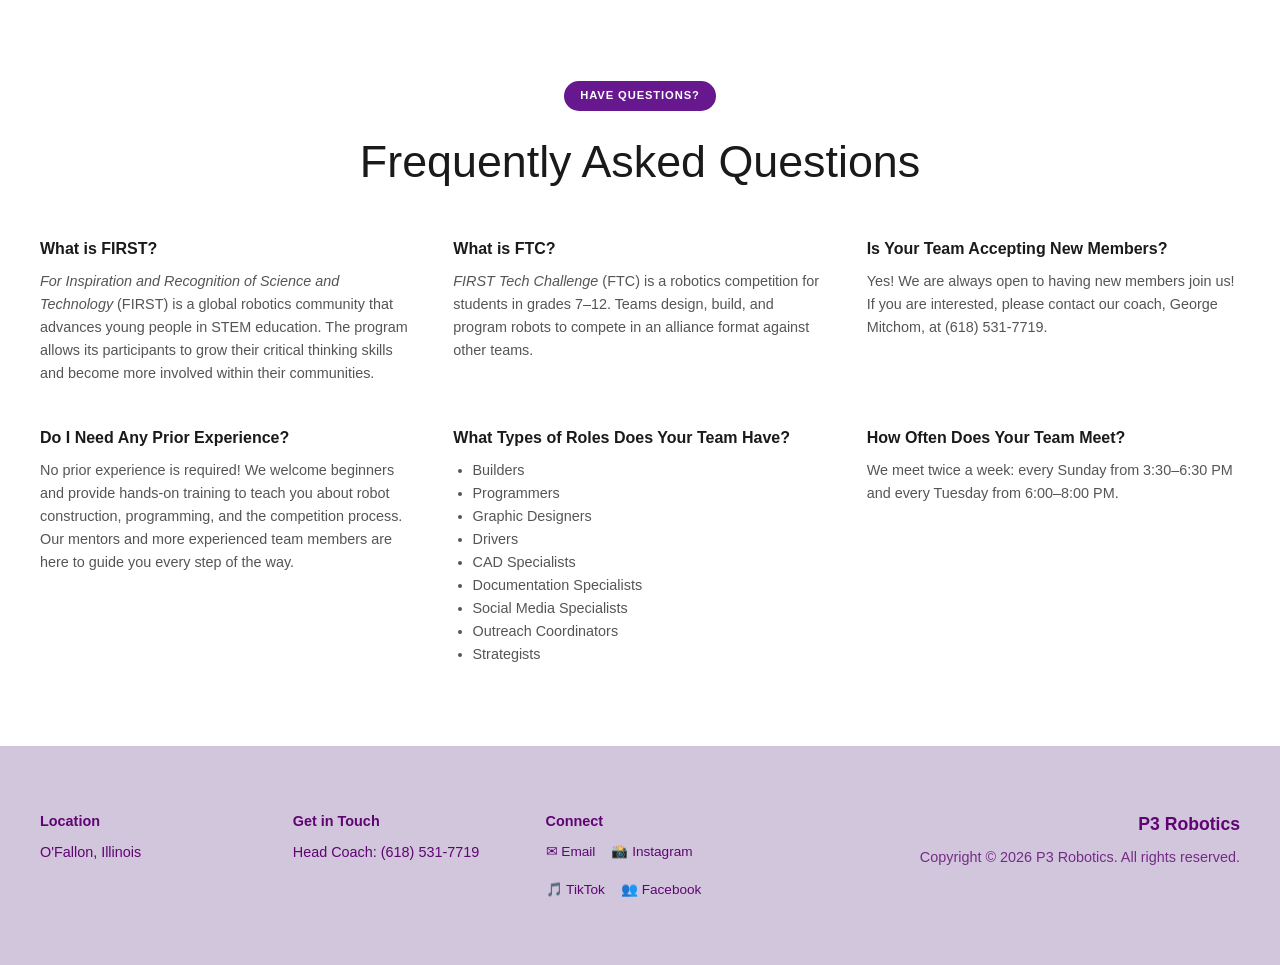
==== commit d9800787: "Hide Season Overview section using display:none Co-Authored-By: Claude Sonnet 4.6 <noreply@anthropic" ====
--- a/index.html
+++ b/index.html
@@ -69,8 +69,8 @@
 </section>
 
 <!-- TIMELINE -->
-<!-- SEASON OVERVIEW HIDDEN — uncomment to restore
-<section id="timeline">
+<!-- SEASON OVERVIEW HIDDEN — remove style to restore -->
+<section id="timeline" style="display:none">
   <div class="container">
     <div class="fade-in text-center">
       <span class="section-tag">Season Overview</span>
@@ -174,7 +174,6 @@
     </div>
   </div>
 </section>
--->
 
 <!-- FAQ -->
 <section id="faq" class="bg-white">
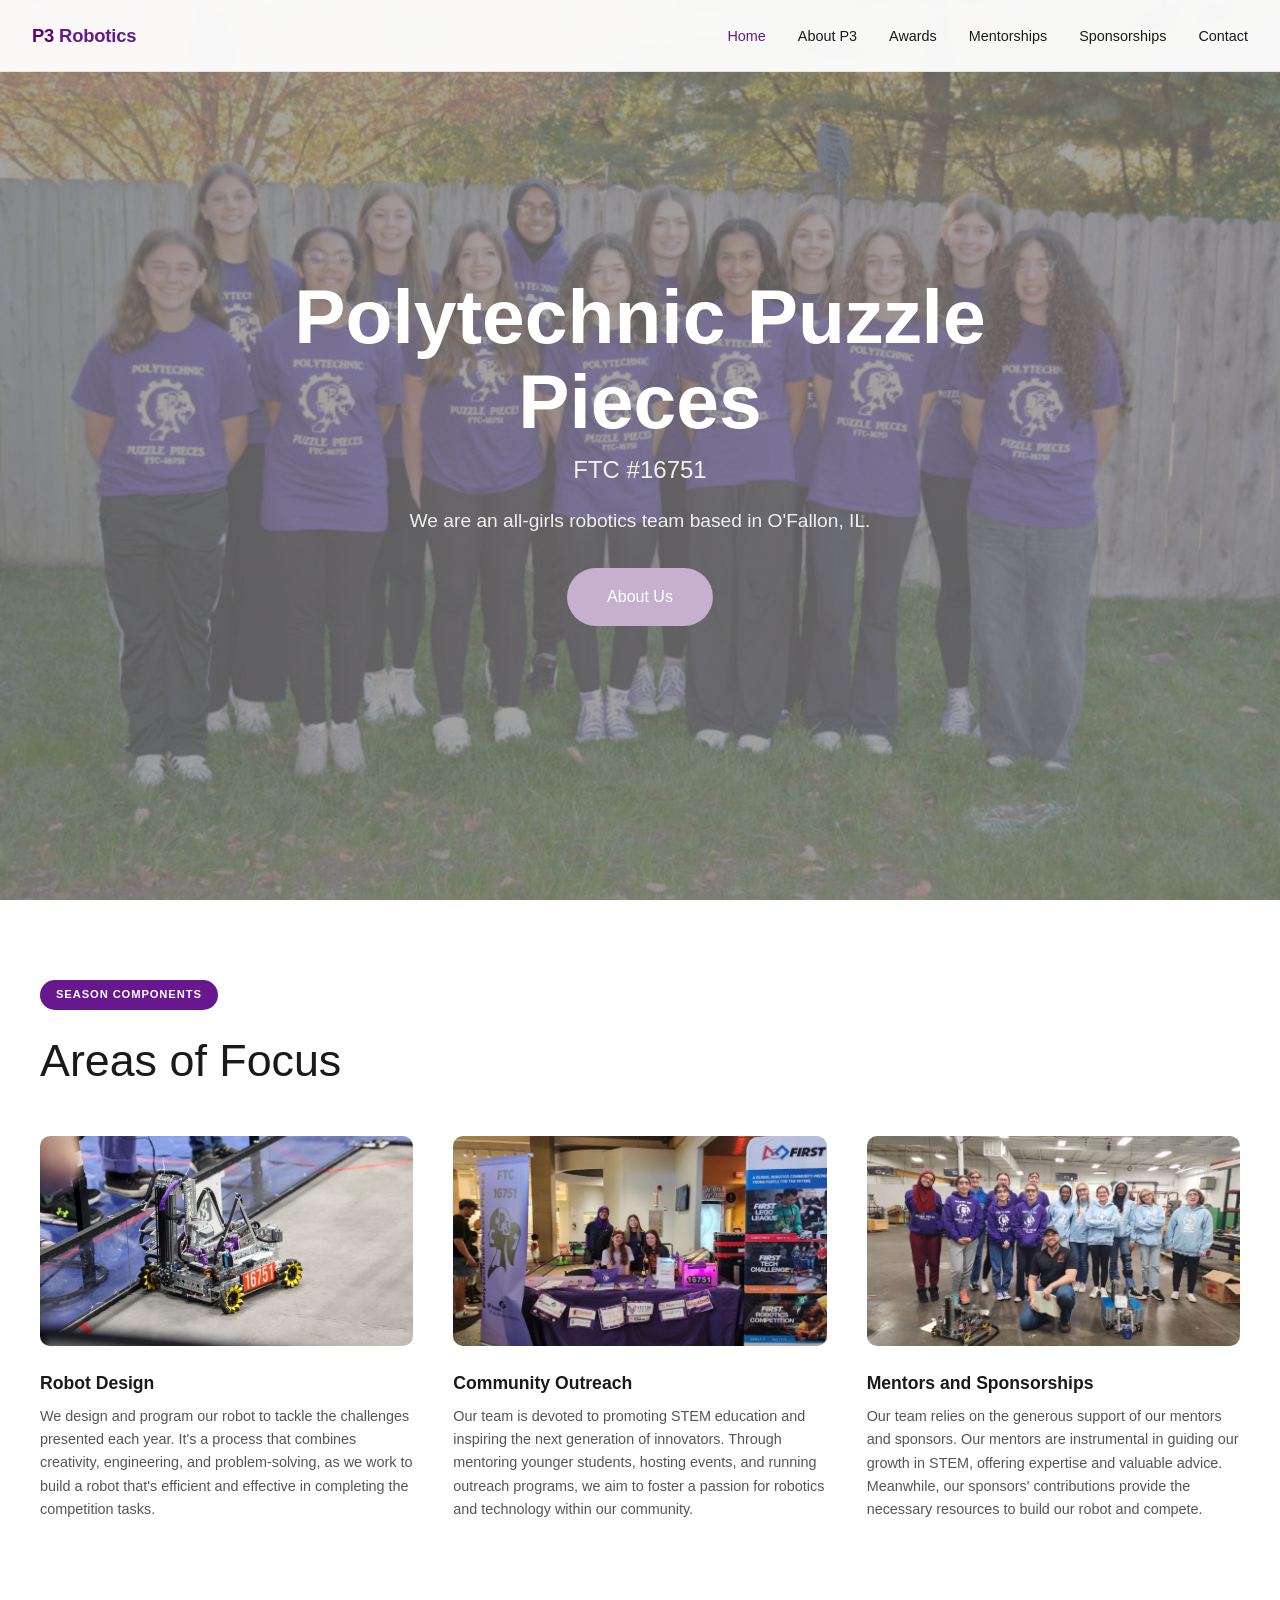
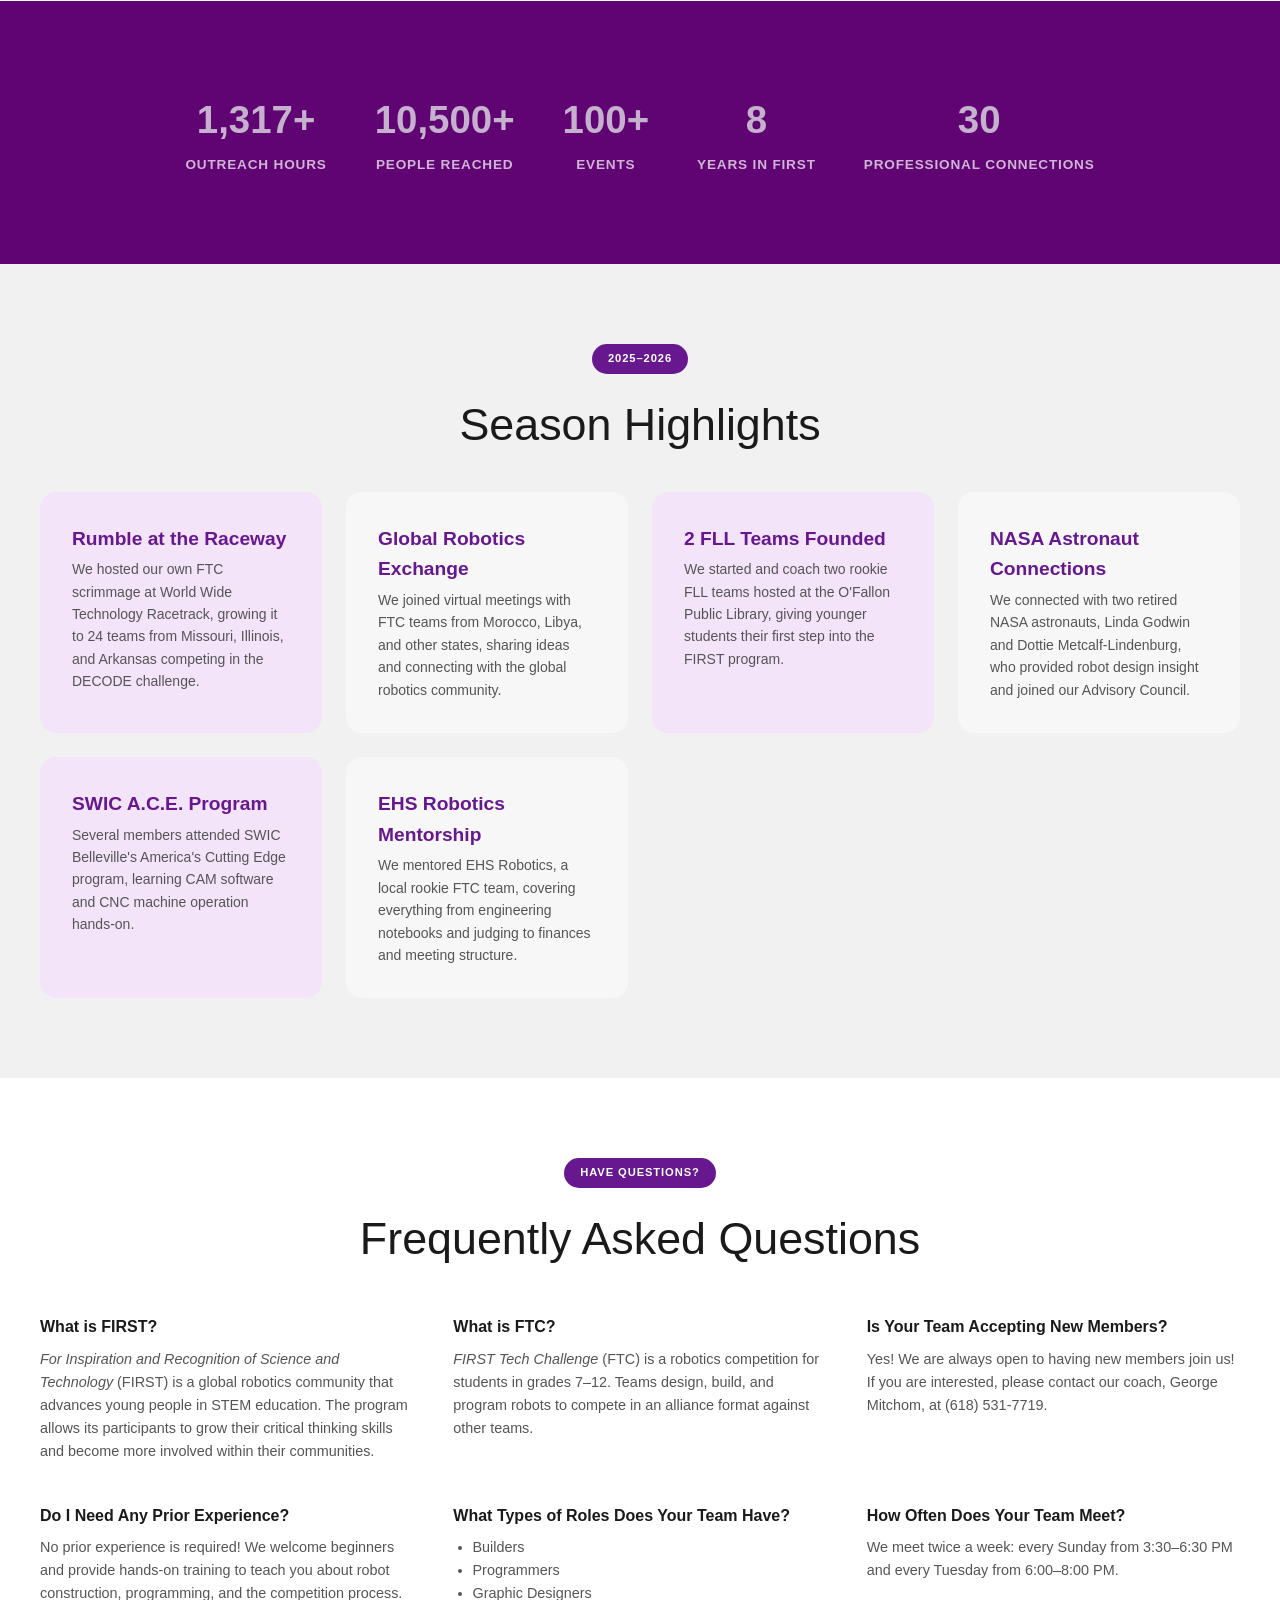
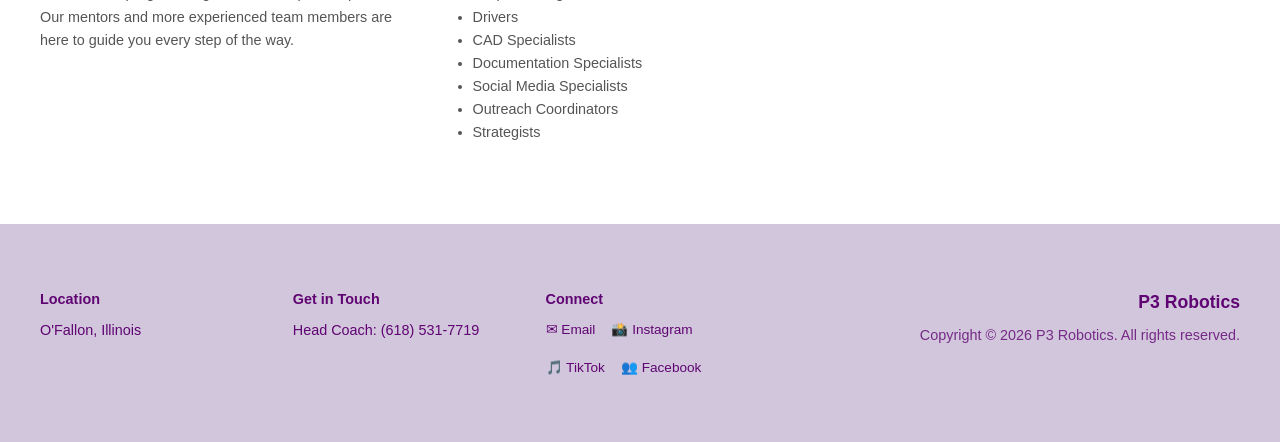
==== commit bb16172d: "Add 2025-26 awards season, stats bar, and season highlights to home page Co-Authored-By: Claude Sonn" ====
--- a/index.html
+++ b/index.html
@@ -175,6 +175,70 @@
   </div>
 </section>
 
+<!-- STATS BAR -->
+<section style="background: var(--purple-dark); color: white;">
+  <div class="container fade-in text-center">
+    <div style="display:flex; flex-wrap:wrap; justify-content:center; gap:3rem; padding:0.5rem 0;">
+      <div>
+        <div style="font-size:2.4rem; font-weight:800; color:#c5b0cd;">1,317+</div>
+        <div style="font-size:0.85rem; font-weight:600; text-transform:uppercase; letter-spacing:0.06em; color:rgba(255,255,255,0.7); margin-top:0.25rem;">Outreach Hours</div>
+      </div>
+      <div>
+        <div style="font-size:2.4rem; font-weight:800; color:#c5b0cd;">10,500+</div>
+        <div style="font-size:0.85rem; font-weight:600; text-transform:uppercase; letter-spacing:0.06em; color:rgba(255,255,255,0.7); margin-top:0.25rem;">People Reached</div>
+      </div>
+      <div>
+        <div style="font-size:2.4rem; font-weight:800; color:#c5b0cd;">100+</div>
+        <div style="font-size:0.85rem; font-weight:600; text-transform:uppercase; letter-spacing:0.06em; color:rgba(255,255,255,0.7); margin-top:0.25rem;">Events</div>
+      </div>
+      <div>
+        <div style="font-size:2.4rem; font-weight:800; color:#c5b0cd;">8</div>
+        <div style="font-size:0.85rem; font-weight:600; text-transform:uppercase; letter-spacing:0.06em; color:rgba(255,255,255,0.7); margin-top:0.25rem;">Years in FIRST</div>
+      </div>
+      <div>
+        <div style="font-size:2.4rem; font-weight:800; color:#c5b0cd;">30</div>
+        <div style="font-size:0.85rem; font-weight:600; text-transform:uppercase; letter-spacing:0.06em; color:rgba(255,255,255,0.7); margin-top:0.25rem;">Professional Connections</div>
+      </div>
+    </div>
+  </div>
+</section>
+
+<!-- SEASON HIGHLIGHTS -->
+<section style="background: var(--gray-bg);">
+  <div class="container">
+    <div class="fade-in text-center" style="margin-bottom:2.5rem;">
+      <span class="section-tag">2025–2026</span>
+      <h2 class="section-title">Season Highlights</h2>
+    </div>
+    <div class="cards-grid fade-in">
+      <div class="card">
+        <div class="card-name">Rumble at the Raceway</div>
+        <p class="card-bio">We hosted our own FTC scrimmage at World Wide Technology Racetrack, growing it to 24 teams from Missouri, Illinois, and Arkansas competing in the DECODE challenge.</p>
+      </div>
+      <div class="card card-gray">
+        <div class="card-name">Global Robotics Exchange</div>
+        <p class="card-bio">We joined virtual meetings with FTC teams from Morocco, Libya, and other states, sharing ideas and connecting with the global robotics community.</p>
+      </div>
+      <div class="card">
+        <div class="card-name">2 FLL Teams Founded</div>
+        <p class="card-bio">We started and coach two rookie FLL teams hosted at the O'Fallon Public Library, giving younger students their first step into the FIRST program.</p>
+      </div>
+      <div class="card card-gray">
+        <div class="card-name">NASA Astronaut Connections</div>
+        <p class="card-bio">We connected with two retired NASA astronauts, Linda Godwin and Dottie Metcalf-Lindenburg, who provided robot design insight and joined our Advisory Council.</p>
+      </div>
+      <div class="card">
+        <div class="card-name">SWIC A.C.E. Program</div>
+        <p class="card-bio">Several members attended SWIC Belleville's America's Cutting Edge program, learning CAM software and CNC machine operation hands-on.</p>
+      </div>
+      <div class="card card-gray">
+        <div class="card-name">EHS Robotics Mentorship</div>
+        <p class="card-bio">We mentored EHS Robotics, a local rookie FTC team, covering everything from engineering notebooks and judging to finances and meeting structure.</p>
+      </div>
+    </div>
+  </div>
+</section>
+
 <!-- FAQ -->
 <section id="faq" class="bg-white">
   <div class="container">
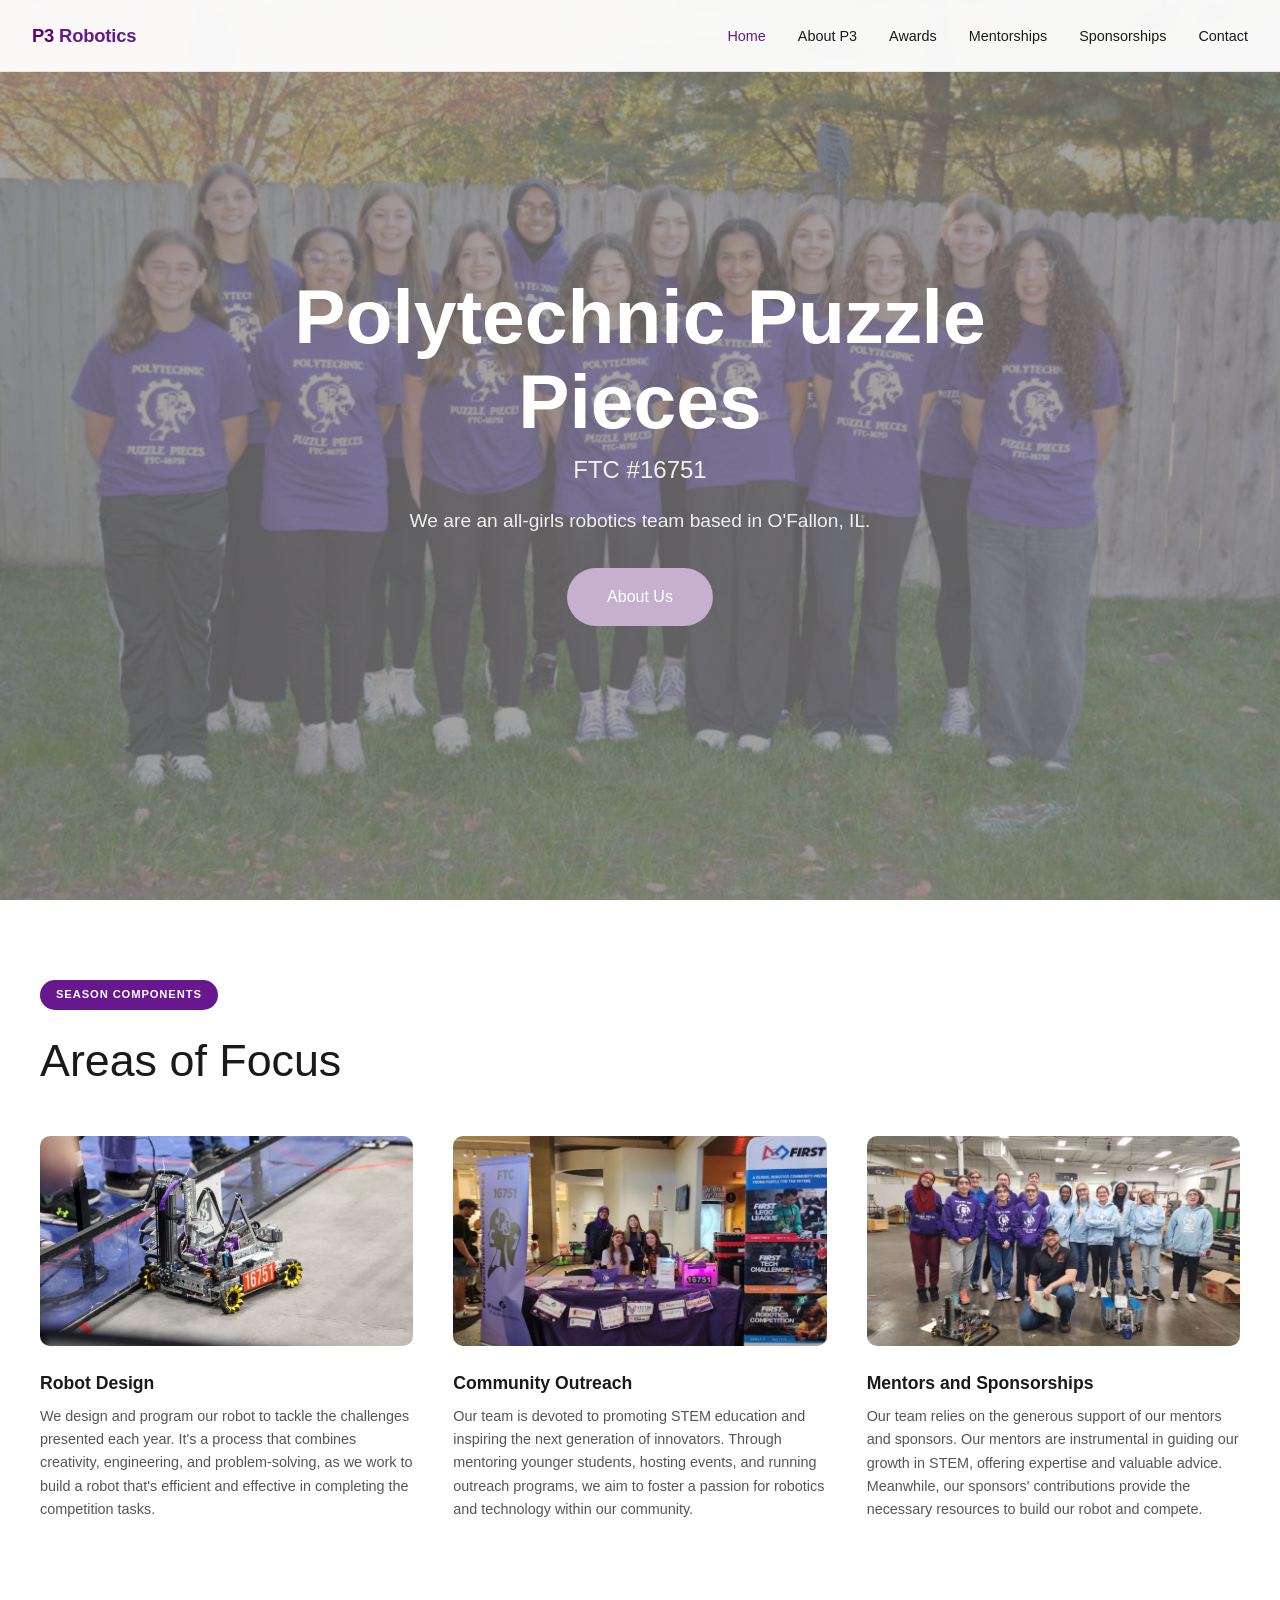
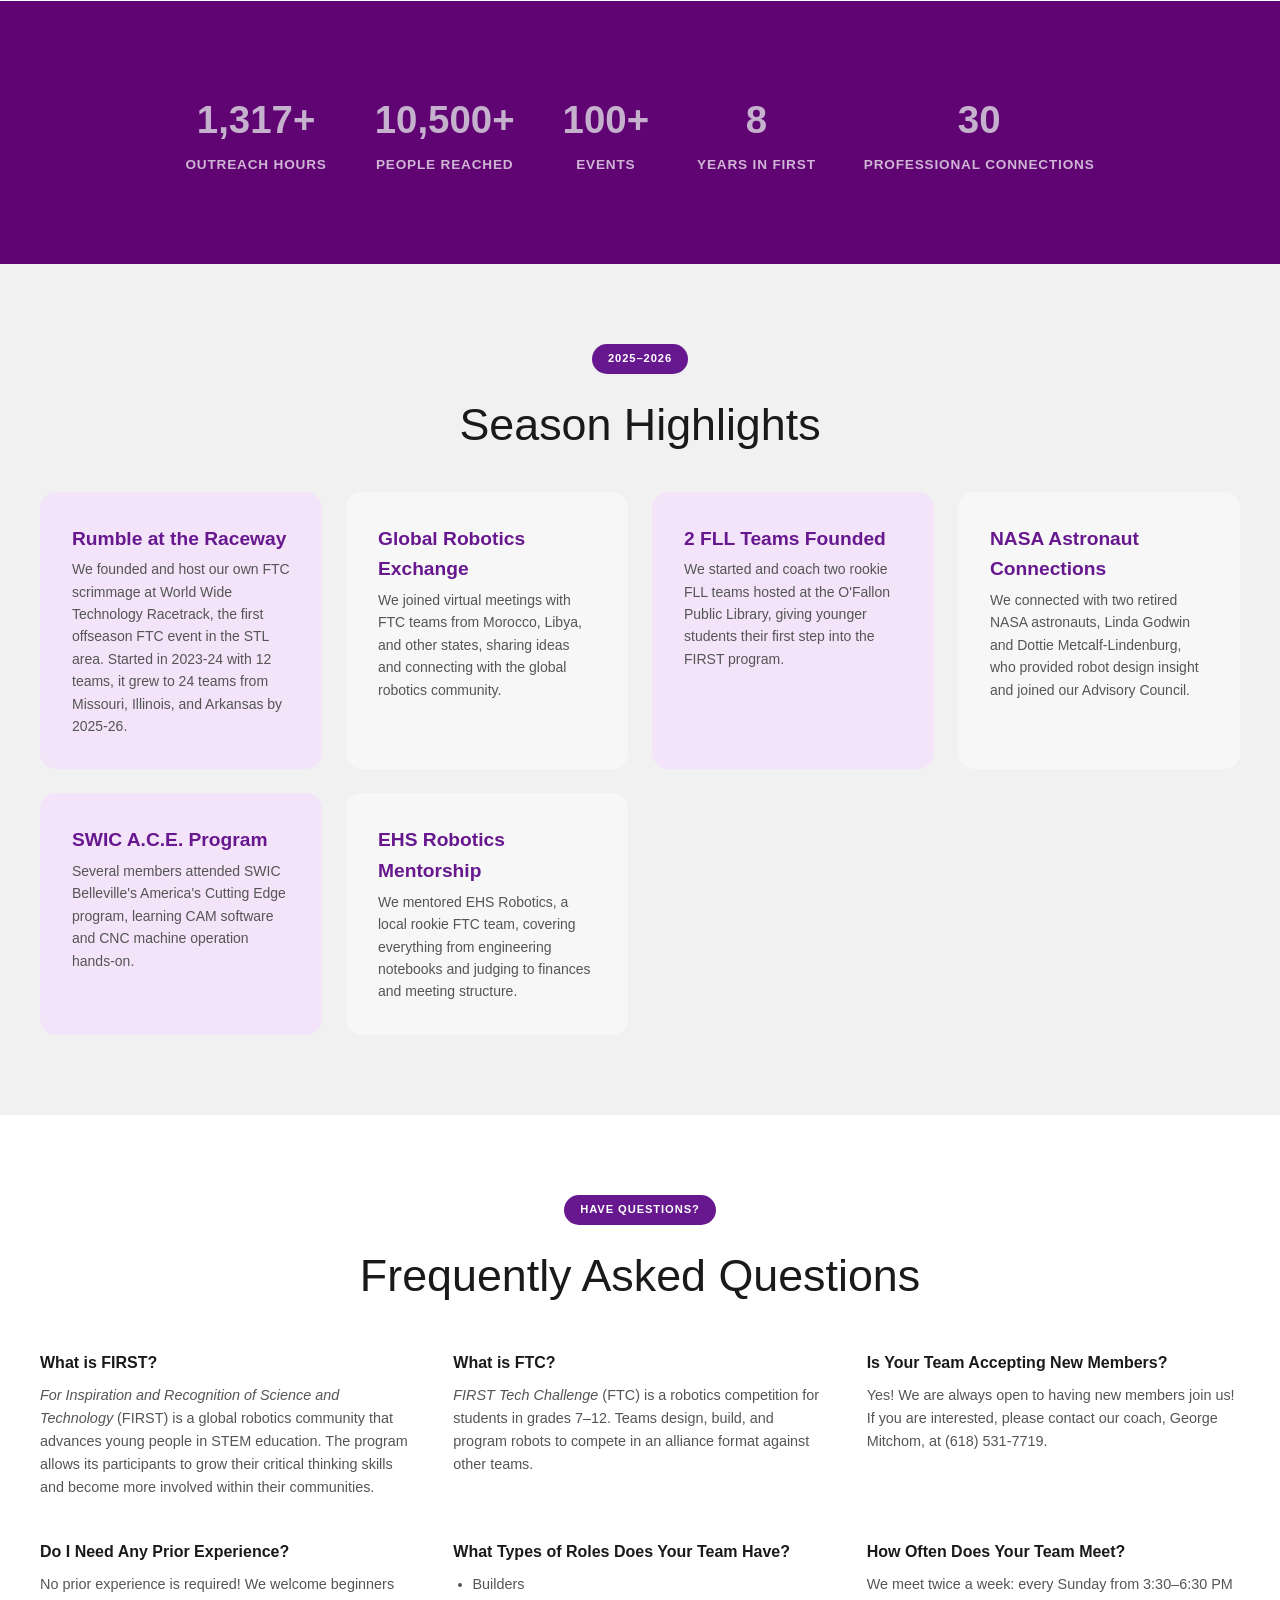
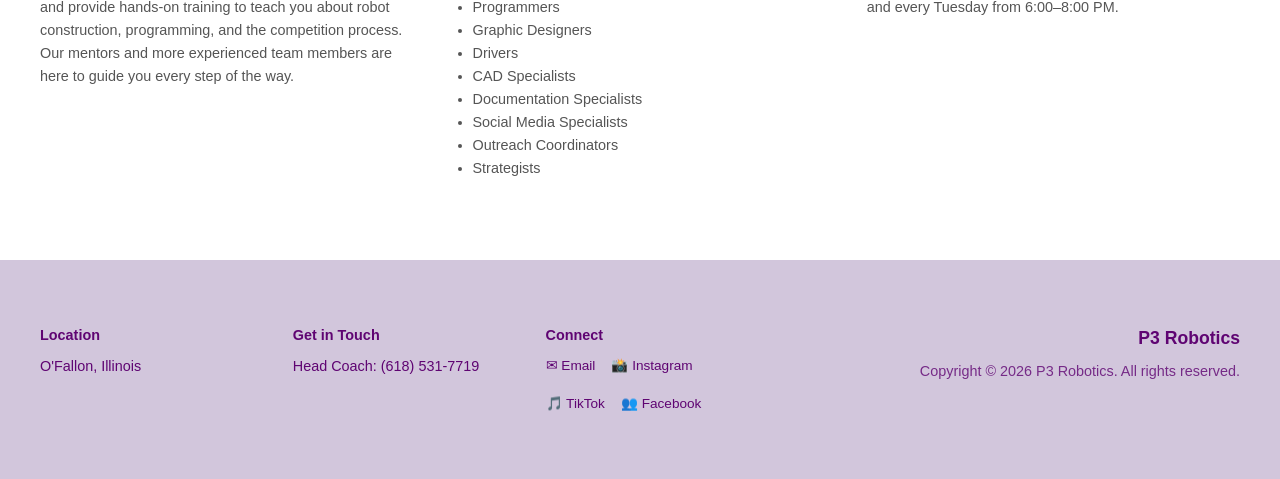
==== commit 52aa177b: "Update Rumble at the Raceway card with founding history from 2023-24 portfolio Co-Authored-By: Claud" ====
--- a/index.html
+++ b/index.html
@@ -213,7 +213,7 @@
     <div class="cards-grid fade-in">
       <div class="card">
         <div class="card-name">Rumble at the Raceway</div>
-        <p class="card-bio">We hosted our own FTC scrimmage at World Wide Technology Racetrack, growing it to 24 teams from Missouri, Illinois, and Arkansas competing in the DECODE challenge.</p>
+        <p class="card-bio">We founded and host our own FTC scrimmage at World Wide Technology Racetrack, the first offseason FTC event in the STL area. Started in 2023-24 with 12 teams, it grew to 24 teams from Missouri, Illinois, and Arkansas by 2025-26.</p>
       </div>
       <div class="card card-gray">
         <div class="card-name">Global Robotics Exchange</div>
